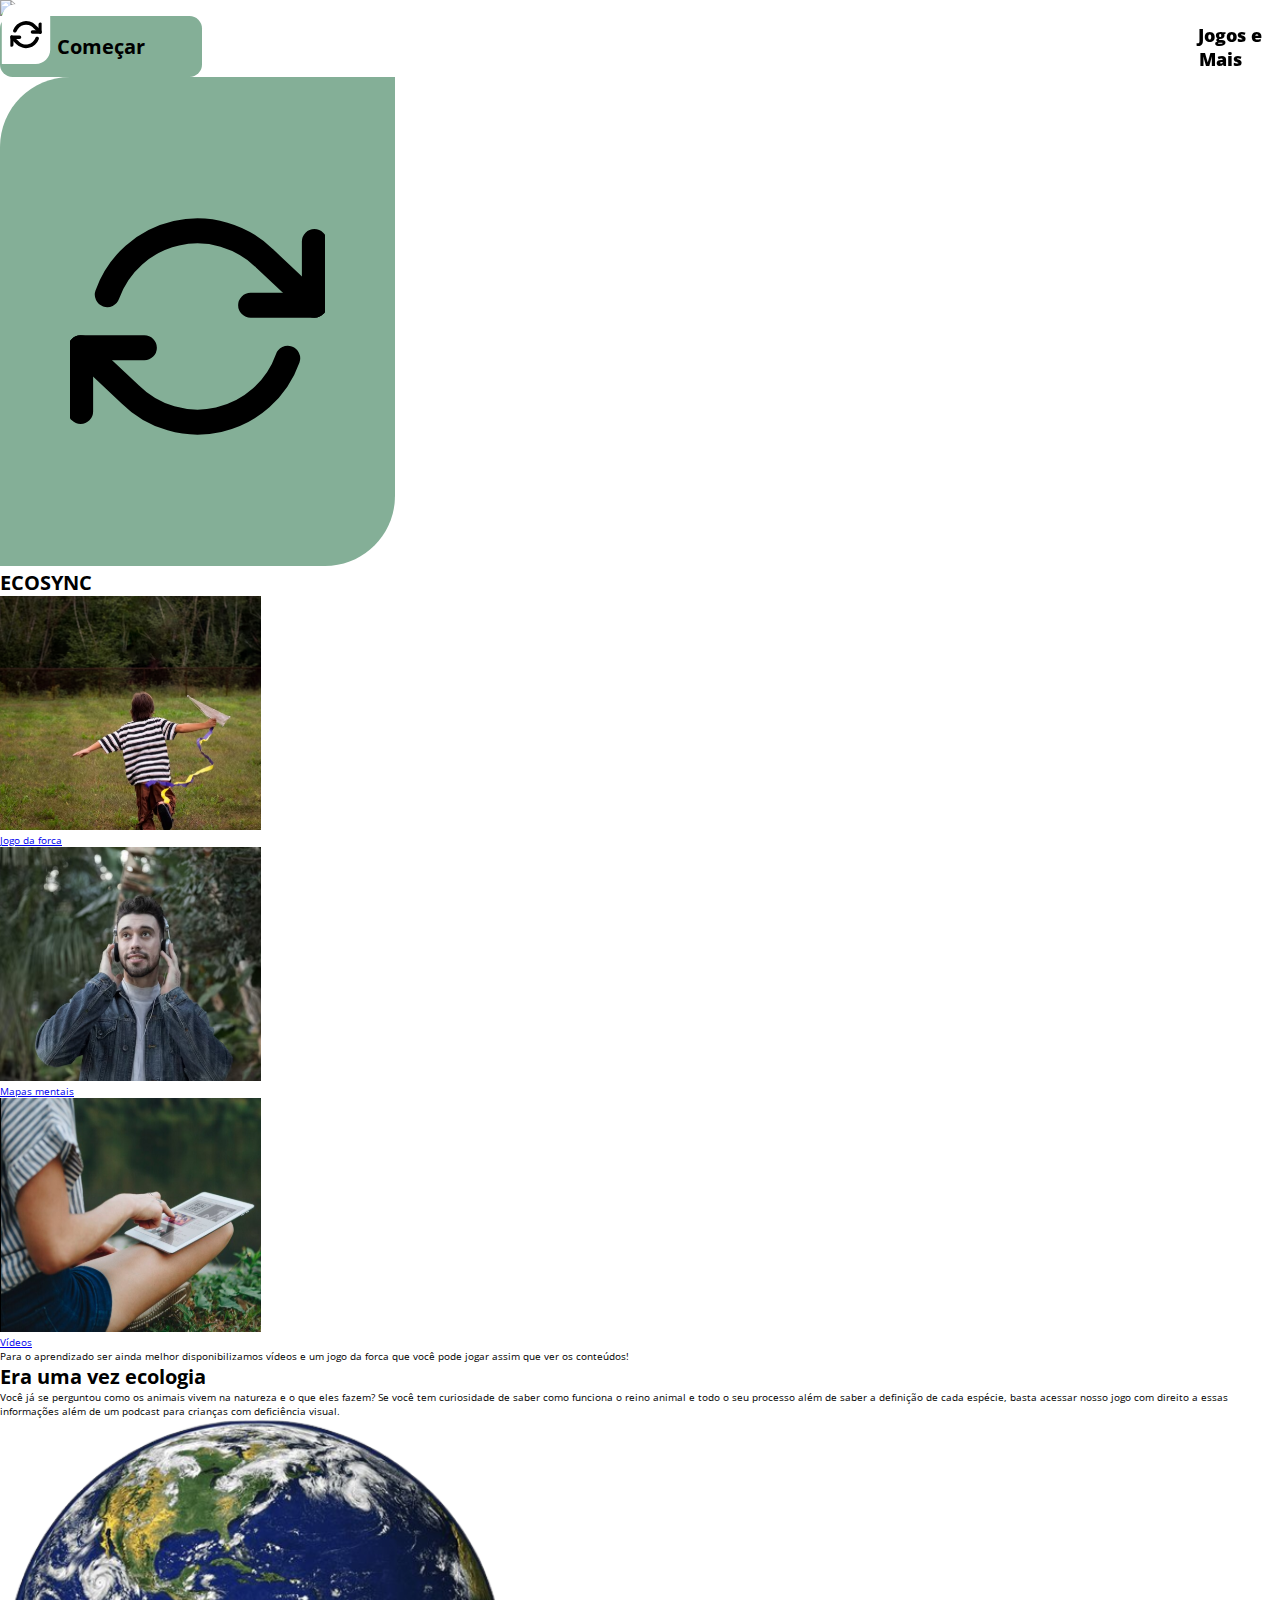
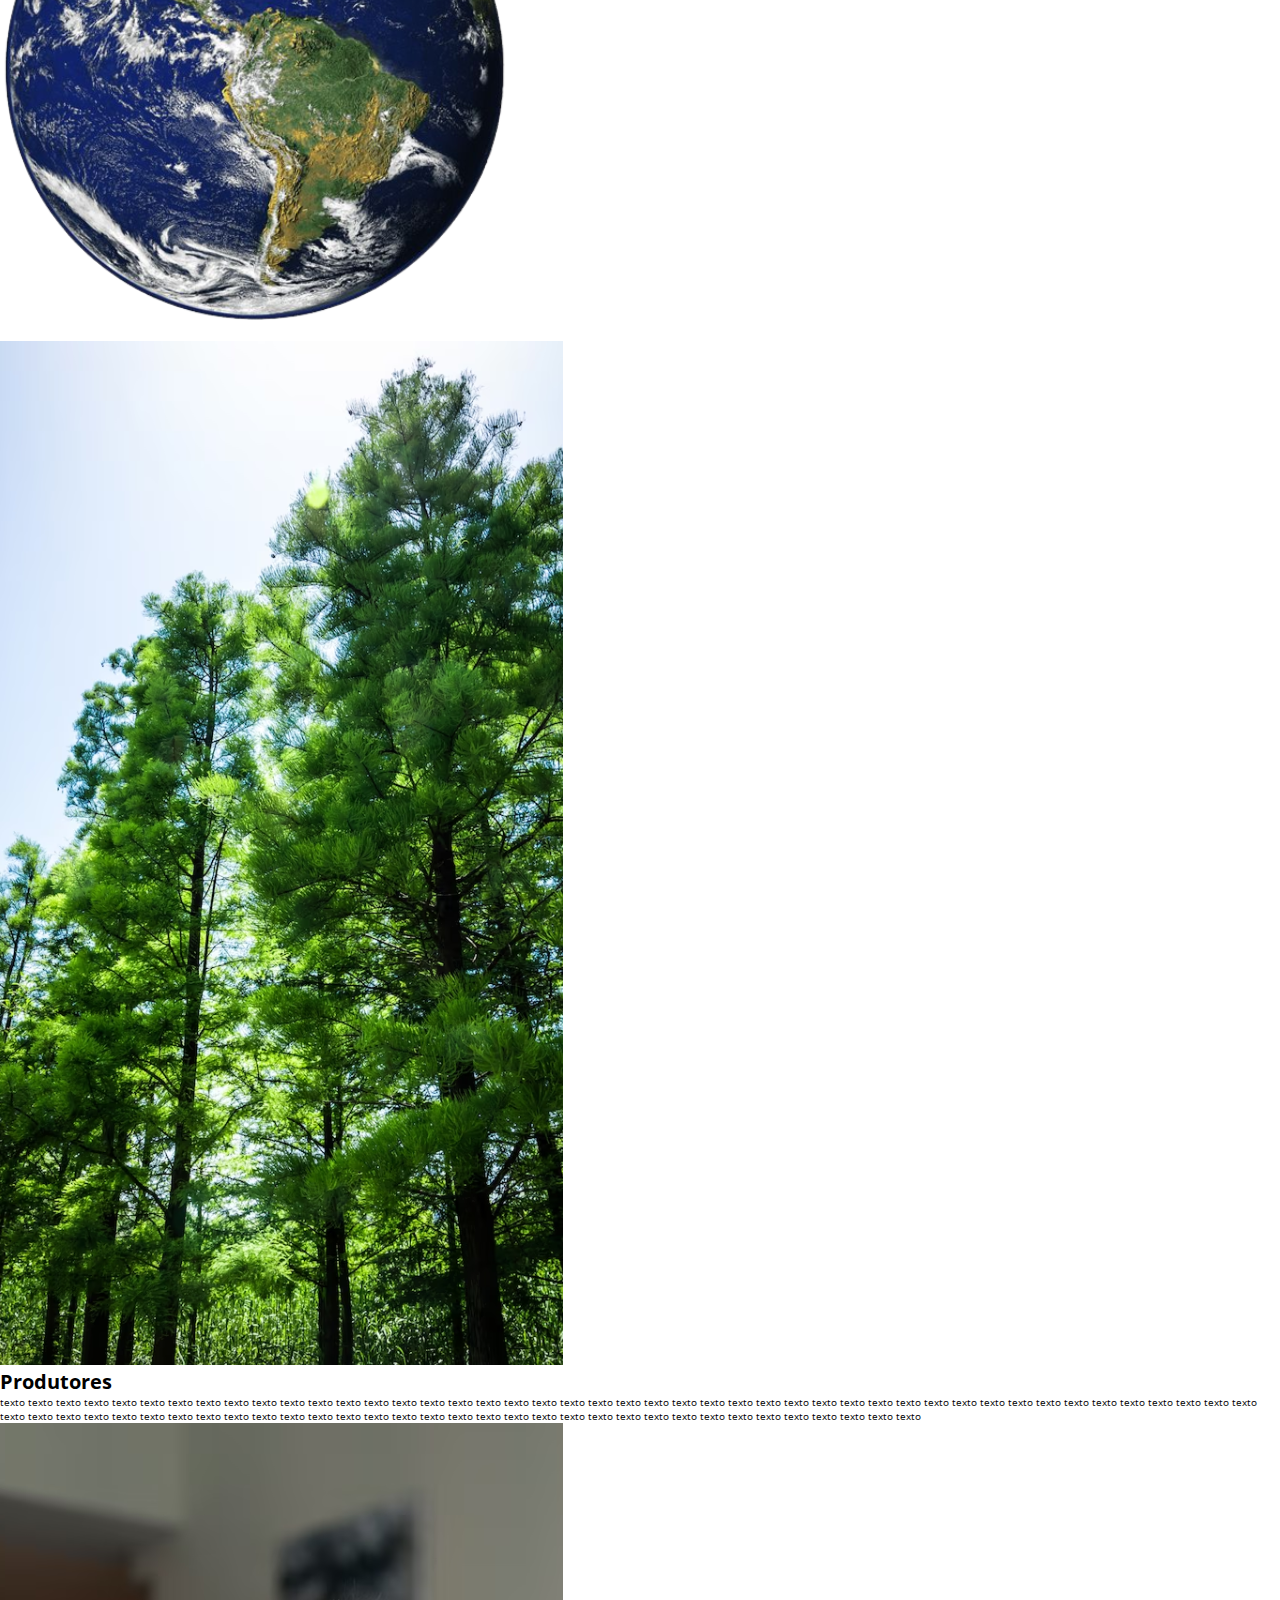
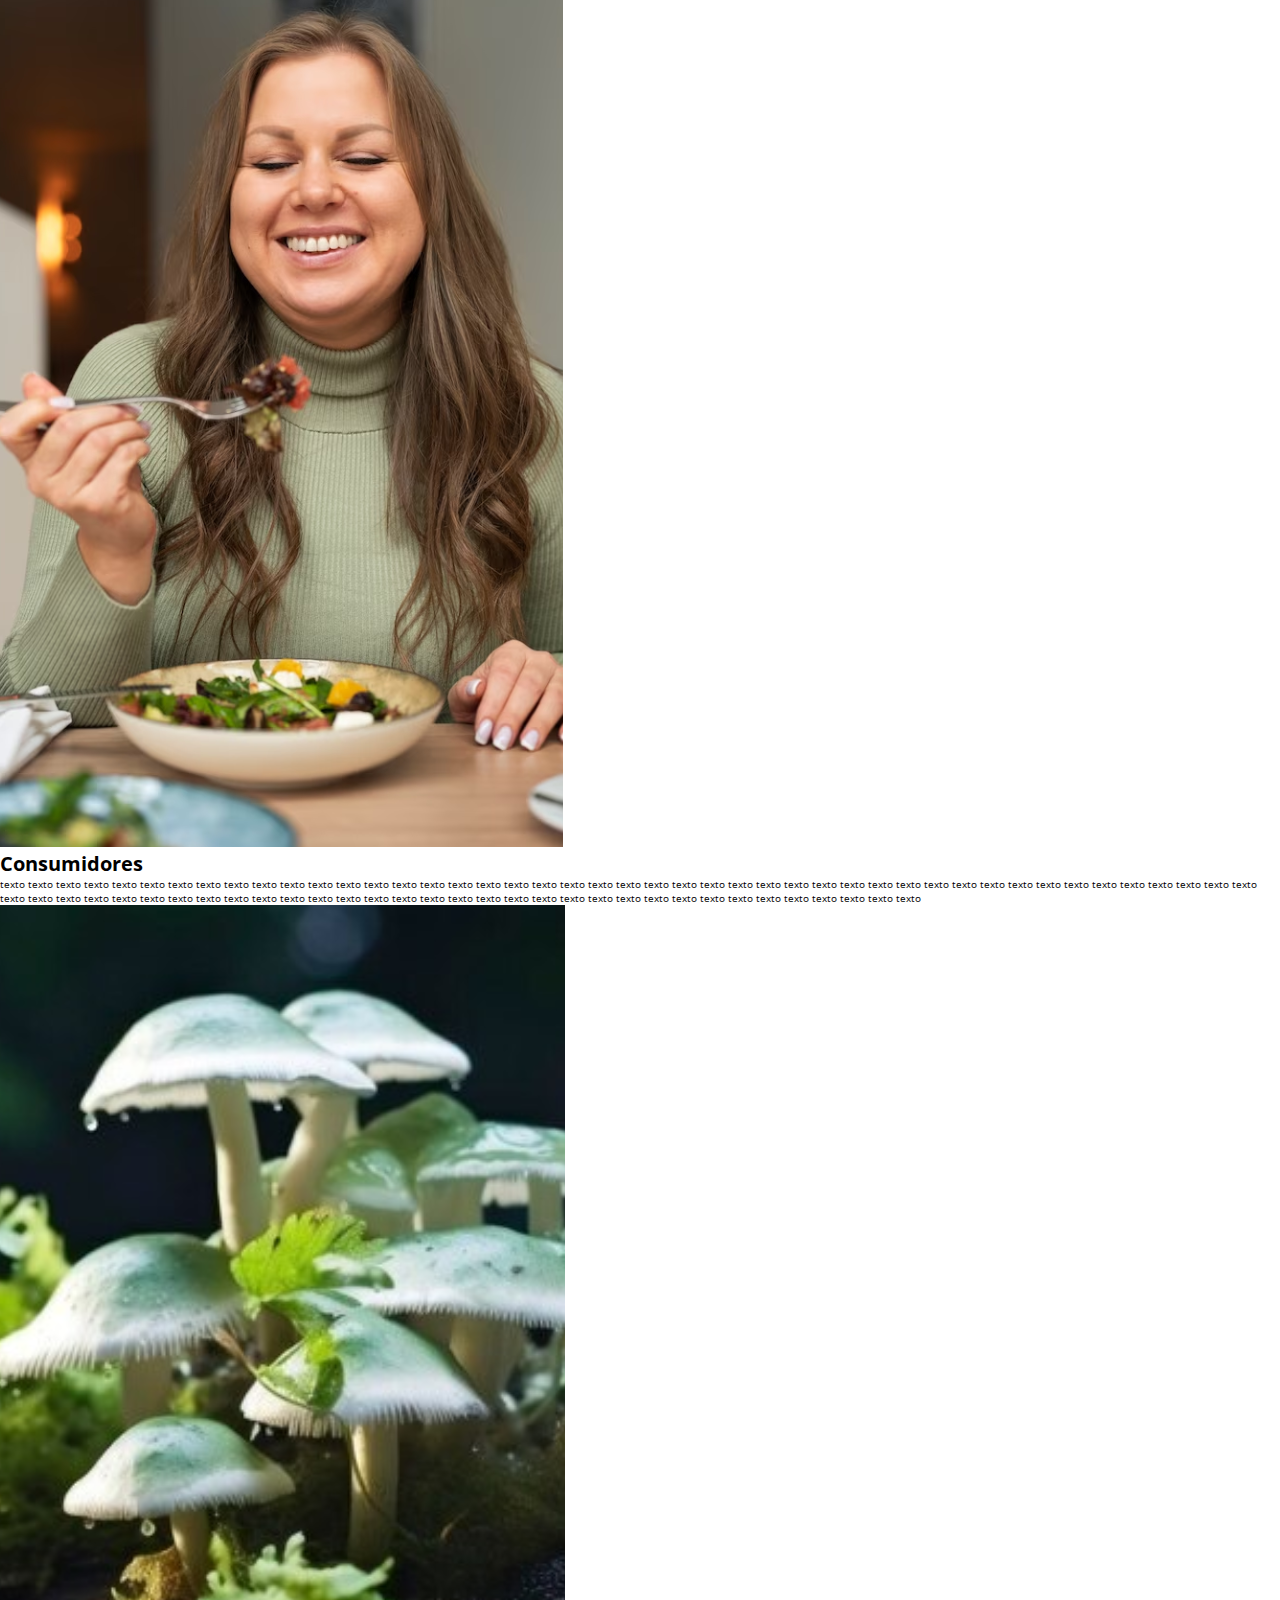
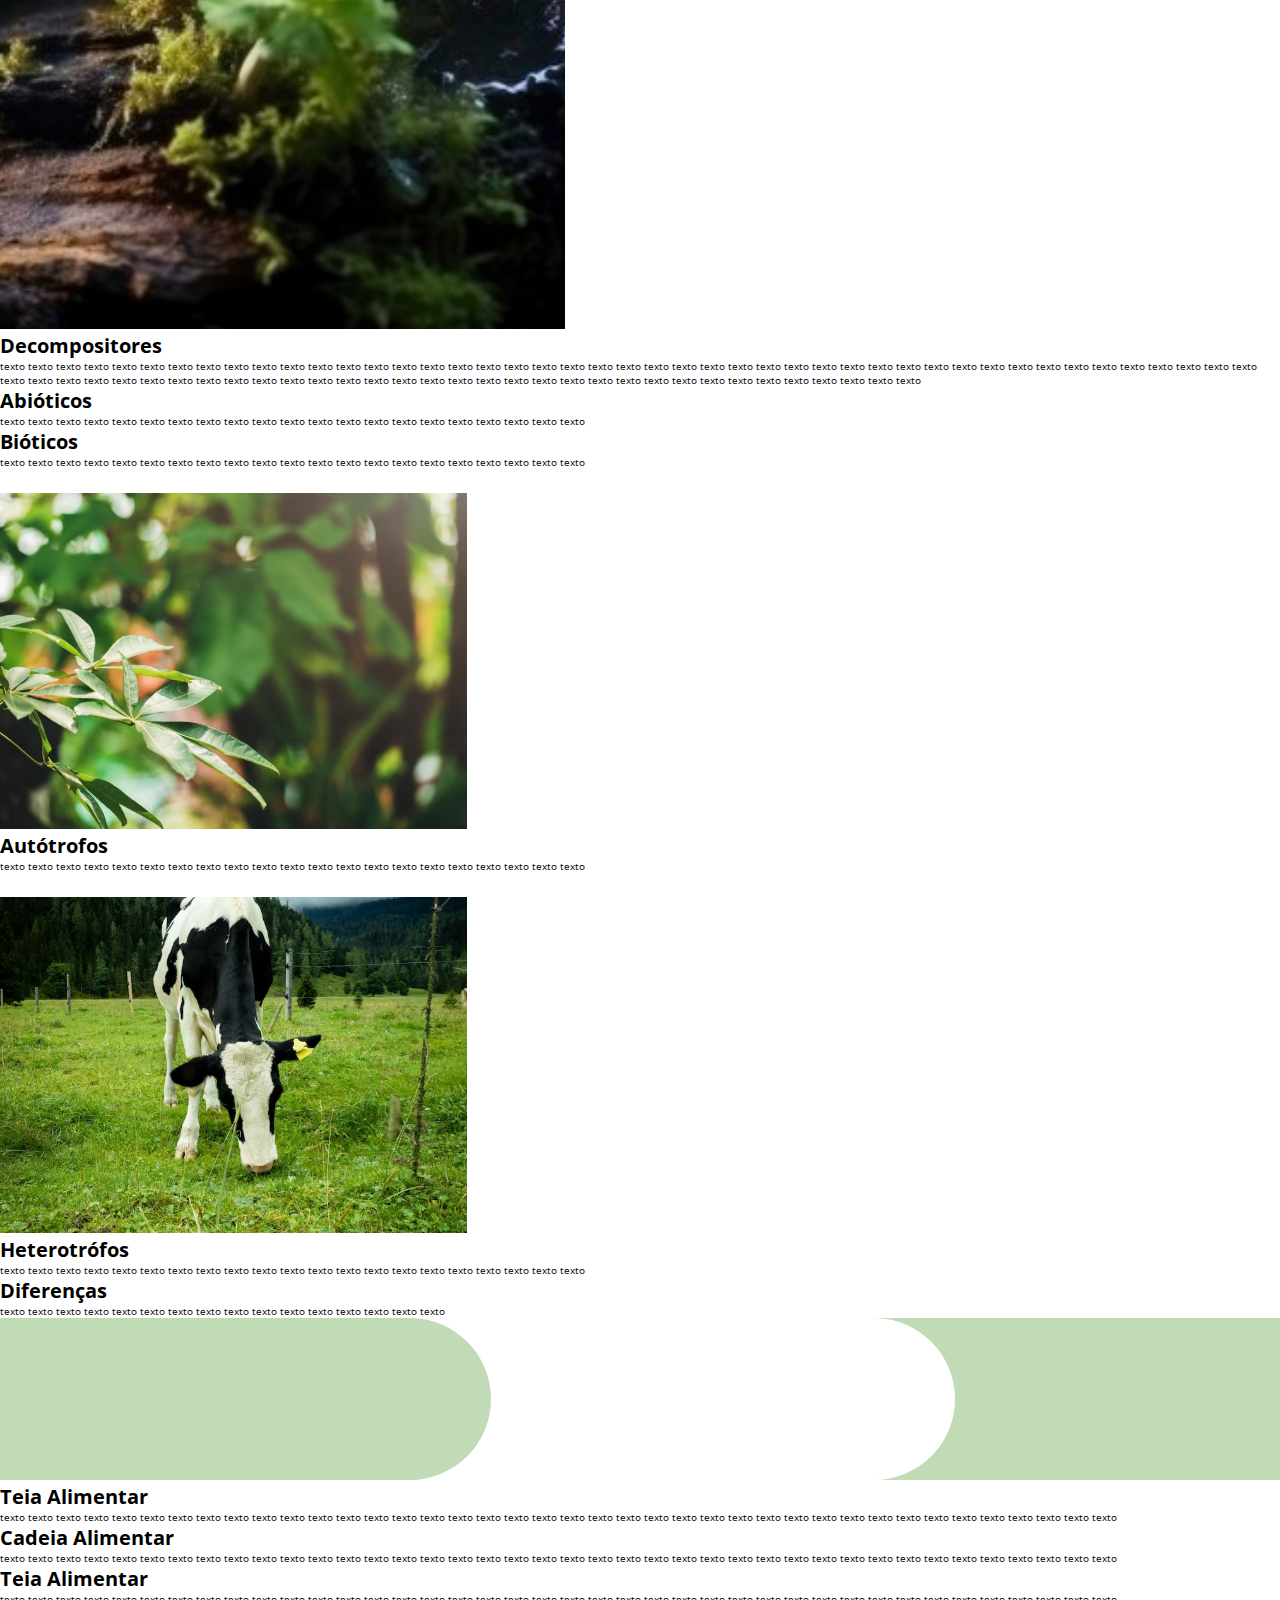
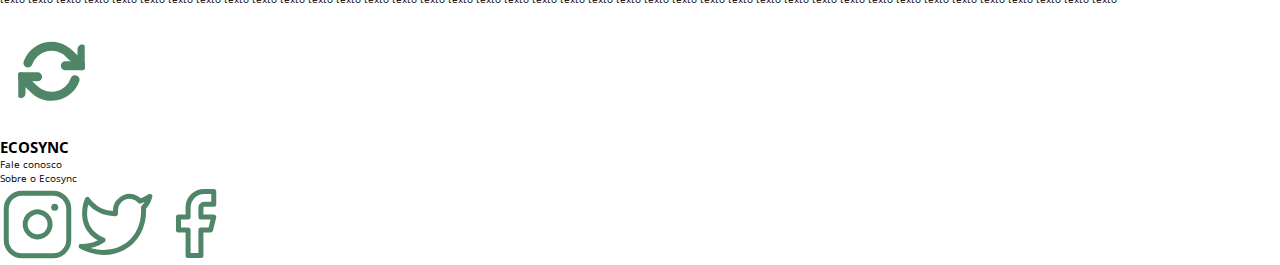
==== index.html @ 43a69a41 "commit 1" ====
<!DOCTYPE html>
<html lang="en">
<head>
    <meta charset="UTF-8">
    <meta name="viewport" content="width=device-width, initial-scale=1.0">
    <link rel="shortcut icon" href="./imgs.svg/logoicone.svg" type="image/x-icon">
    <link rel="stylesheet" href="style.css">
    <title>ECOSYNC</title>
</head>
<body>

    <header>
        <section class="logoheader">
            <a href="#home"><img class="headerlogo" src="./imgs.svg/ecosync_header.svg" alt="ecosync"></a>
          
        </section>
        <section class="botaoheader">
            <button class="botao">
                <p><a class="botao" href="#jogos_emais">Jogos e Mais </a></p>
            </button>
        </section>
          
      </header>

    <section id="home">
        <div id="imagemhome"> <img src="./imgs.svg/home.svg" alt="home"> </div>
        <button id="b_home">
            <a id="bo_home" href="#jogos_emais">Começar</a>
        </button>
        <div id="logograndeverde">
            <img src="./imgs.svg/ecosync.svg" alt="logo">
        </div>
        <h1 id="ecosync">ECOSYNC</h1>
    </section>

    <section id="jogos_emais">
        <div class="trio">
            <img src="./imgs.svg/jogo.svg" alt="Jogo da forca">
            <p class="coisas_t"><a href="./forca/forca.html">Jogo da forca</a></p>
        </div>
        <div class="trio">
            <img src="./imgs.svg/podcast.svg" alt="Mapas mentais">
            <p class="coisas_t"><a href="./mapas.html">Mapas mentais</a></p>
        </div>
        <div class="trio">
            <img src="./imgs.svg/videos.svg" alt="Video aulas">
            <p class="coisas_t"><a href="./videos.html">Vídeos</a> </p>
        </div>    
        <p id="explicacaotrio">Para o aprendizado ser ainda melhor disponibilizamos vídeos e um jogo da forca que você pode jogar assim que ver os conteúdos!</p>
    </section>

    <section id="inicio">
        <h1 id="uma_vez">Era uma vez ecologia</h1>
        <p  id="pag_p">Você já se perguntou como os animais vivem na natureza e o que eles fazem? Se você tem curiosidade de saber como funciona o reino animal e todo o seu processo além de saber a definição de cada espécie, basta acessar nosso jogo com direito a essas informações além de um podcast para crianças com deficiência visual.</p>
        <img src="./imgs.svg/mundo.svg" alt="mundo">
    </section>

    <section id="produtores">
        <img src="imgs.svg/produtores.svg" alt="produtores">
        <h1 class="produ_decom_t">Produtores</h1>
        <p class="produ_decom_p">
            texto texto texto texto texto texto texto texto texto texto texto texto texto texto texto texto texto texto texto texto texto texto texto texto texto texto texto texto texto texto texto texto texto texto texto texto texto texto texto texto texto texto texto texto texto texto texto texto texto texto texto texto texto texto texto texto texto texto texto texto texto texto texto texto texto texto texto texto texto texto texto texto texto texto texto texto texto texto
        </p>
    </section>

    <section id="consumidores">
        <img src="imgs.svg/consumidores.svg" alt="consumidores">
        <h1 id="consumidores_t">Consumidores</h1>
        <p id="consumidores_p">
            texto texto texto texto texto texto texto texto texto texto texto texto texto texto texto texto texto texto texto texto texto texto texto texto texto texto texto texto texto texto texto texto texto texto texto texto texto texto texto texto texto texto texto texto texto texto texto texto texto texto texto texto texto texto texto texto texto texto texto texto texto texto texto texto texto texto texto texto texto texto texto texto texto texto texto texto texto texto
        </p>
    </section>

    <section id="decompositores">
        <img src="imgs.svg/decompositores.svg" alt="decompositores">
        <h1 class="produ_decom_t">Decompositores</h1>
        <p class="produ_decom_p">
            texto texto texto texto texto texto texto texto texto texto texto texto texto texto texto texto texto texto texto texto texto texto texto texto texto texto texto texto texto texto texto texto texto texto texto texto texto texto texto texto texto texto texto texto texto texto texto texto texto texto texto texto texto texto texto texto texto texto texto texto texto texto texto texto texto texto texto texto texto texto texto texto texto texto texto texto texto texto
        </p>
    </section>

    <section id="sol_flor">
        <div class="a_bioticos">
            <h1 class="a_bioticos_t">Abióticos</h1>
            <p class="a_bioticos_p">texto texto texto texto texto texto texto texto texto texto texto texto texto texto texto texto texto texto texto texto texto</p>
        </div>
        <div class="a_bioticos">
            <h1 class="a_bioticos_t">Bióticos</h1>
            <p class="a_bioticos_p">texto texto texto texto texto texto texto texto texto texto texto texto texto texto texto texto texto texto texto texto texto</p>
        </div>
    </section>

    <section id="auto_h">
        <div id="auto_h_01">
            <img src="./imgs.svg/autotrofos.svg" alt="Autotrofos">
            <h1 class="auto_h_t">Autótrofos</h1>
            <p class="auto_h_p">texto texto texto texto texto texto texto texto texto texto texto texto texto texto texto texto texto texto texto texto texto</p>
            <img src="./imgs.svg/heterotrofos.svg" alt="Heterotrófos">
            <h1 class="auto_h_t">Heterotrófos</h1>
            <p class="auto_h_p">texto texto texto texto texto texto texto texto texto texto texto texto texto texto texto texto texto texto texto texto texto</p>
        </div>

        <div id="diferencas">
            <h1 id="diferencas_t">Diferenças</h1>
            <p id="diferencas_p">texto texto texto texto texto texto texto texto texto texto texto texto texto texto texto texto </p>
        </div>
    </section>

    <section id="teia_cadeia">
        <img src="./imgs.svg/teia_cadeia.svg" alt="teia_cadeia">
        <div class="tct">
            <h1>Teia Alimentar</h1>
            <p>texto texto texto texto texto texto texto texto texto texto texto texto texto texto texto texto 
                texto texto texto texto texto texto texto texto texto texto texto texto texto texto texto texto texto texto texto texto texto texto texto texto </p>
        </div>
        <div class="tct">
            <h1>Cadeia Alimentar</h1>
            <p>texto texto texto texto texto texto texto texto texto texto texto texto texto texto texto texto 
                texto texto texto texto texto texto texto texto texto texto texto texto texto texto texto texto texto texto texto texto texto texto texto texto </p>
        </div>

        <div class="tct">
            <h1>Teia Alimentar</h1>
            <p>texto texto texto texto texto texto texto texto texto texto texto texto texto texto texto texto 
                texto texto texto texto texto texto texto texto texto texto texto texto texto texto texto texto texto texto texto texto texto texto texto texto </p>
        </div>
        <img src="./imgs.svg/imgfinal.svg" alt="imgfinal">
        <h2 class="ecofinal">ECOSYNC</h2>
        <p class="tfinal">Fale conosco</p>
        <p class="tfinal">Sobre o Ecosync</p>
        <img src="./imgs.svg/insta.svg" alt="">
        <img src="./imgs.svg/twitter.svg" alt="">
        <img src="./imgs.svg/facebook.svg" alt="">
    </section>

</body>
</html>
---- style.css ----
@import './css/global.css';
@import './css/colors.css';
@import './css/main.css';
@import './css/header.css';
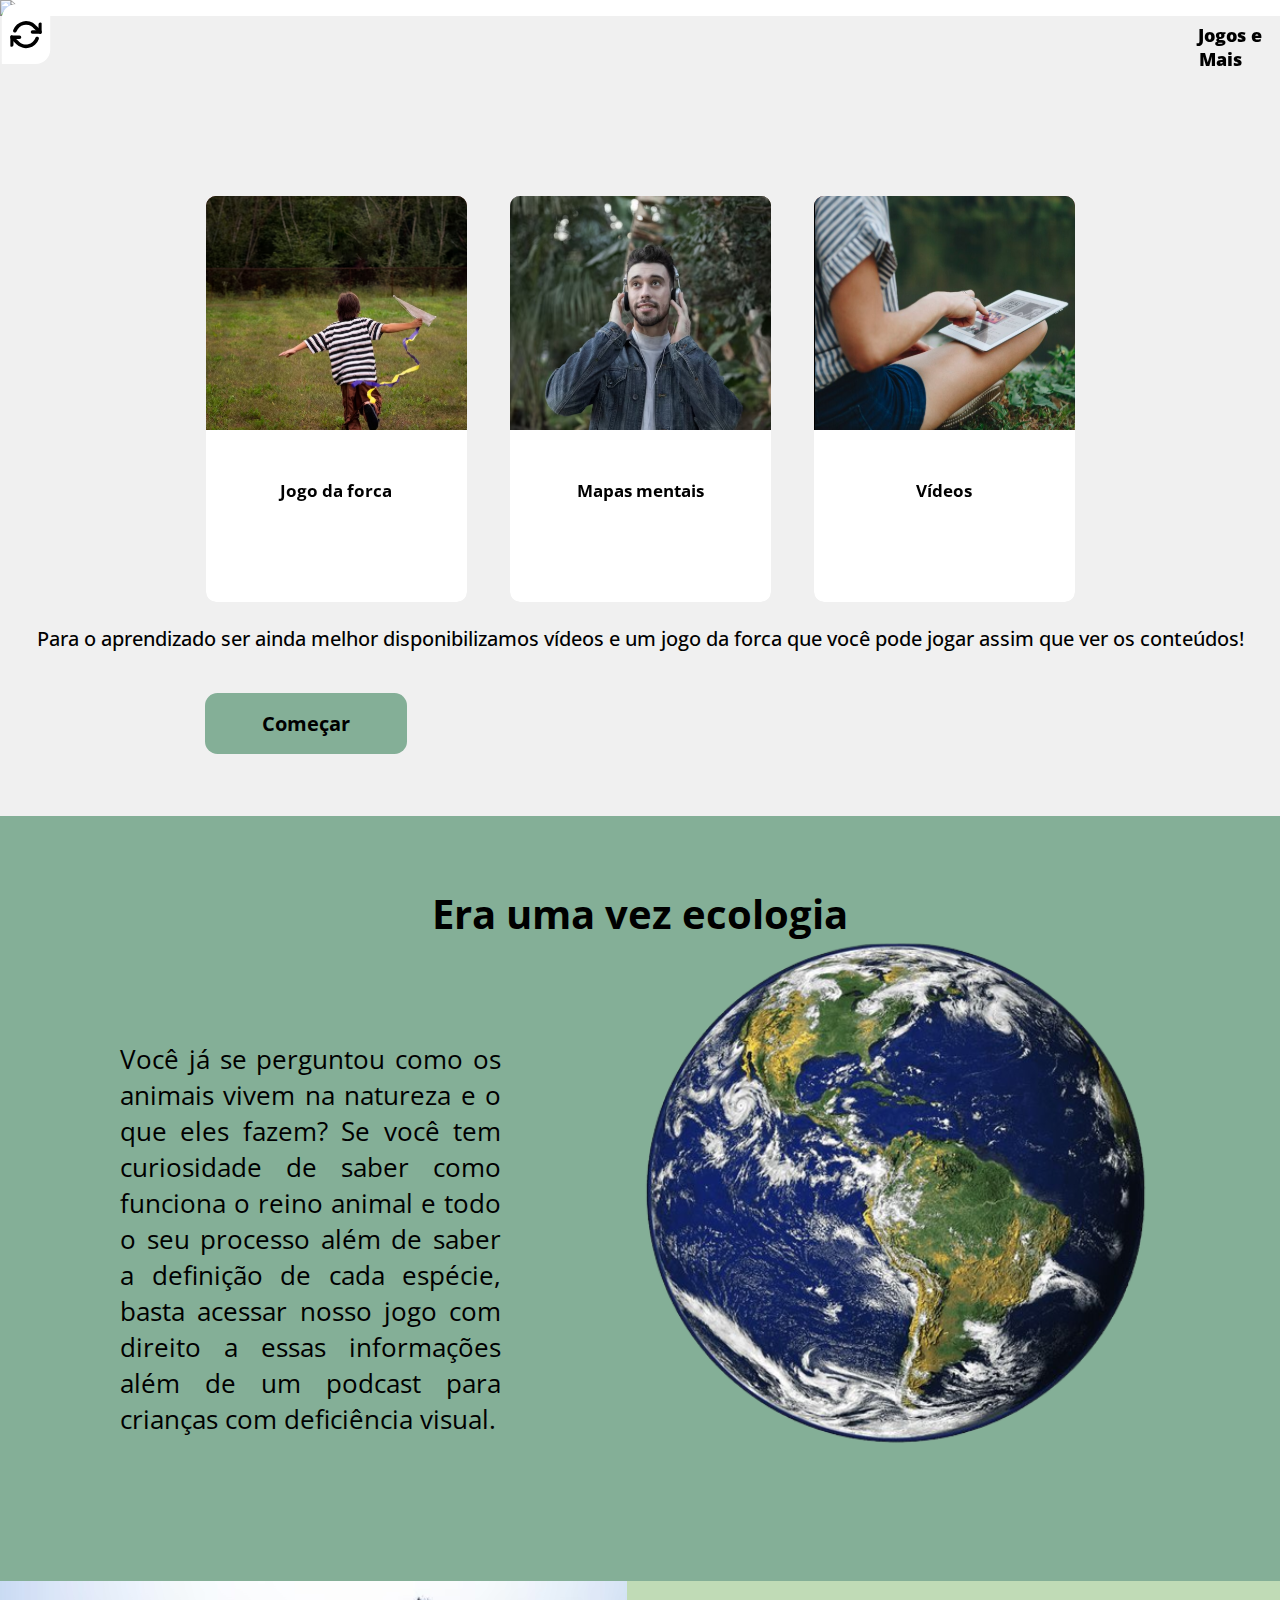
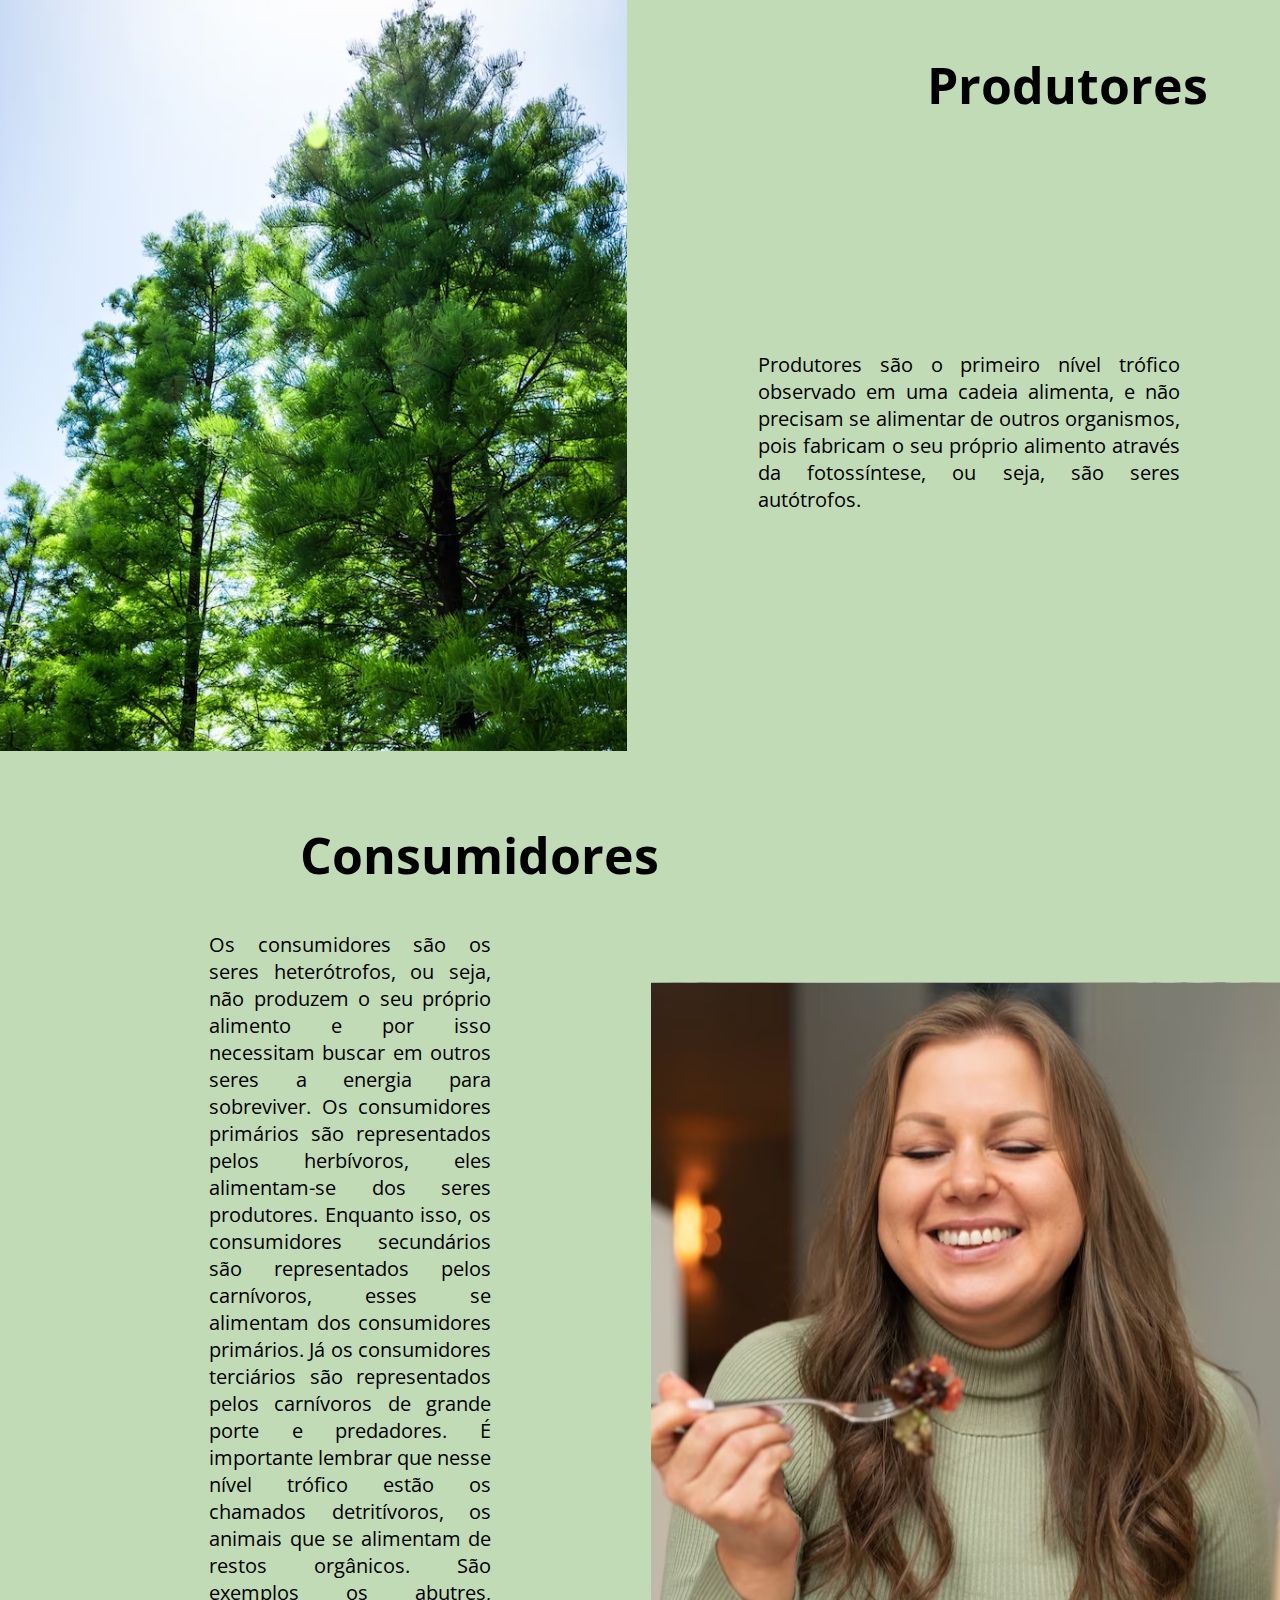
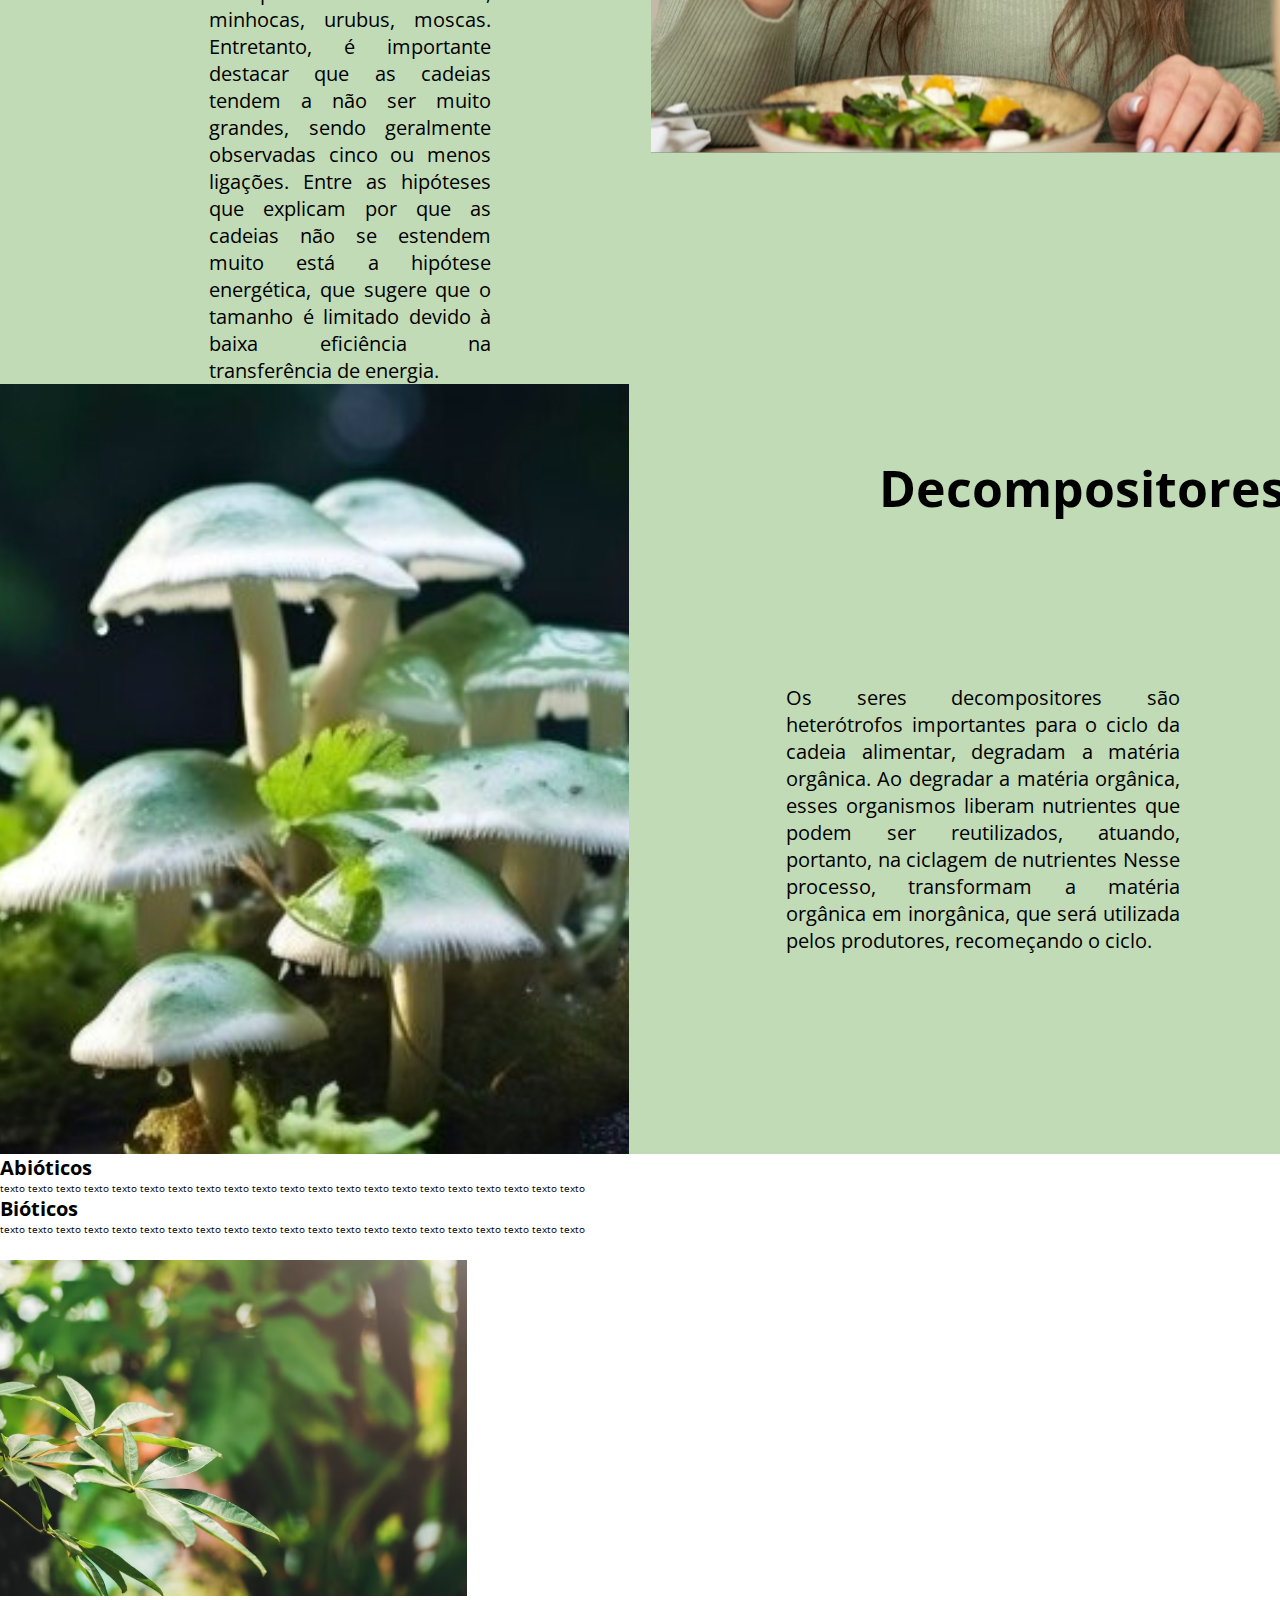
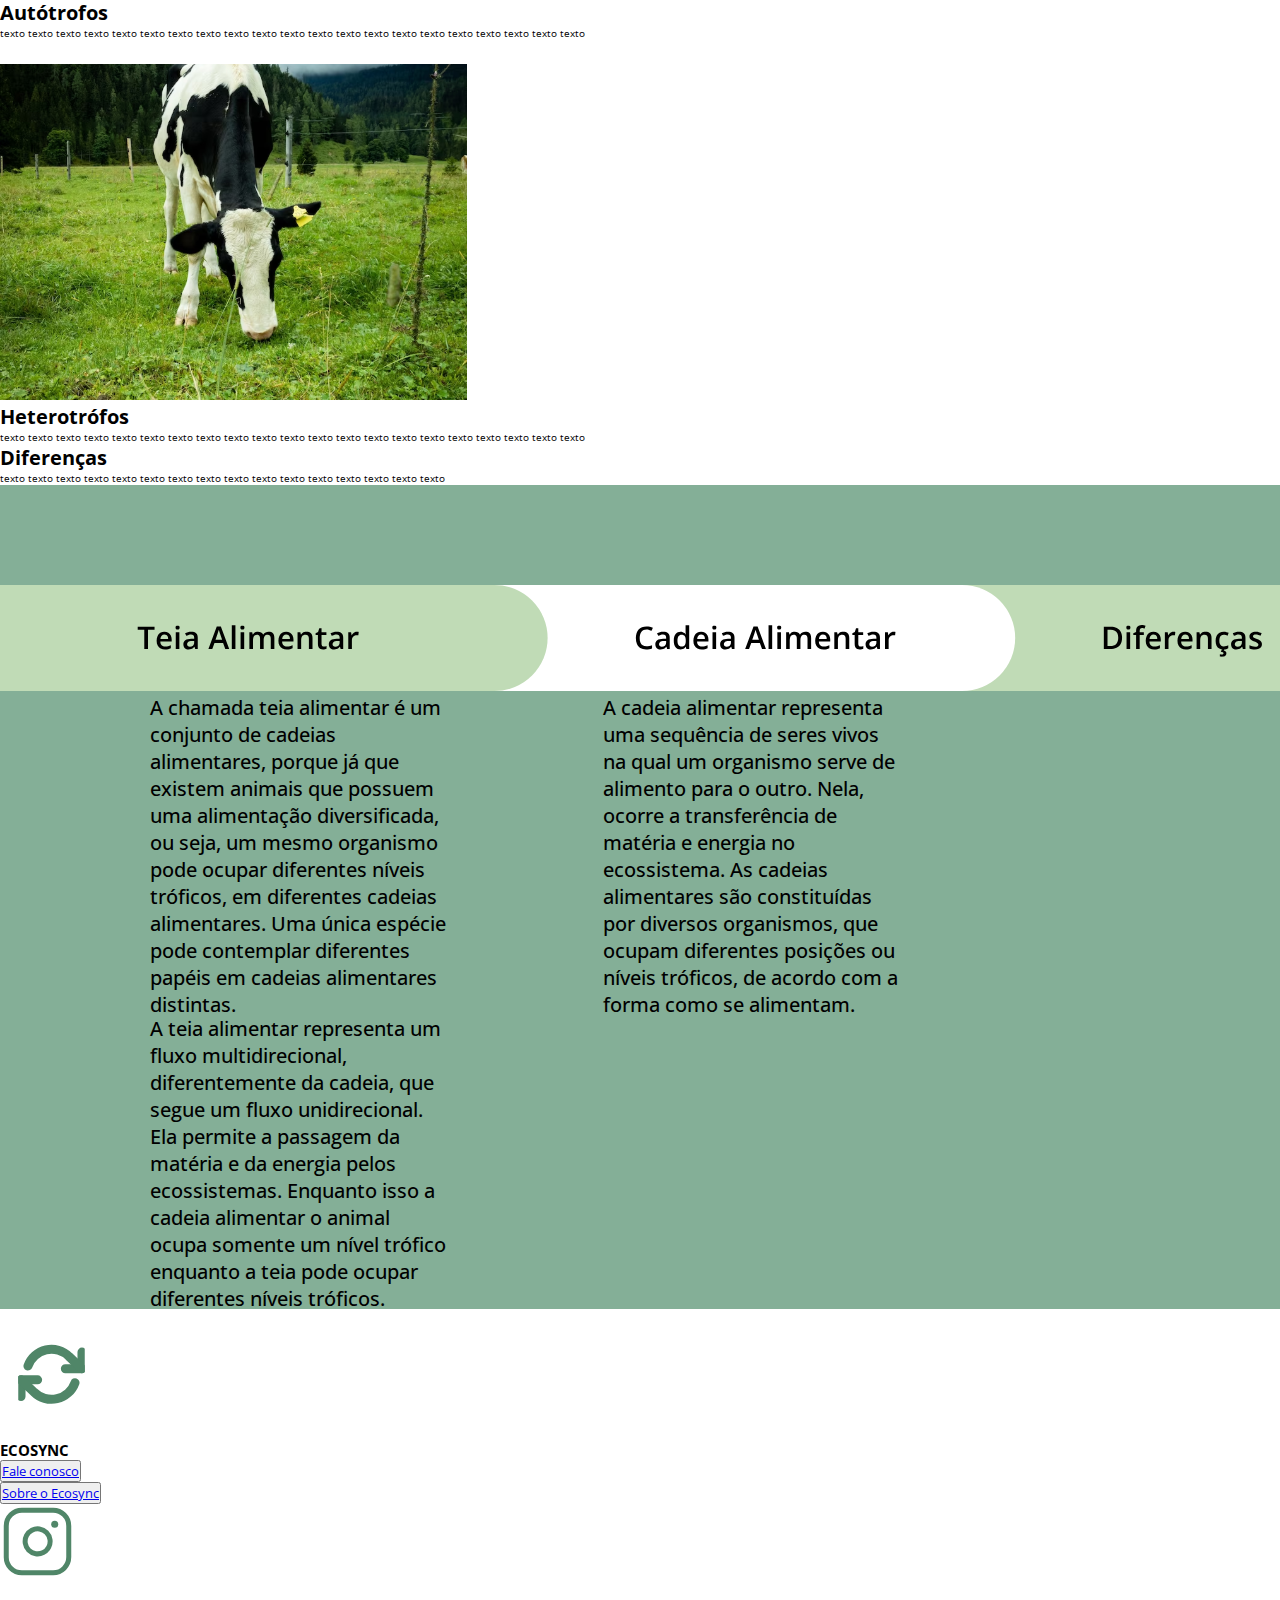
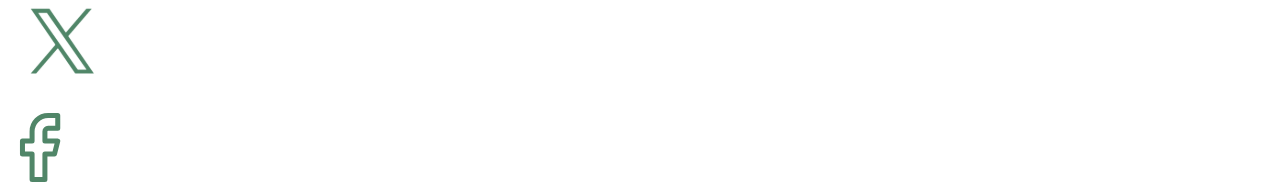
==== commit 555e8e45: "commit 2" ====
--- a/index.html
+++ b/index.html
@@ -23,59 +23,59 @@
       </header>
 
     <section id="home">
-        <div id="imagemhome"> <img src="./imgs.svg/home.svg" alt="home"> </div>
+        <div class="imagemhome"> <img class="imagemhome" src="./imgs.svg/home.svg" alt="home"> </div>
         <button id="b_home">
             <a id="bo_home" href="#jogos_emais">Começar</a>
-        </button>
-        <div id="logograndeverde">
-            <img src="./imgs.svg/ecosync.svg" alt="logo">
-        </div>
-        <h1 id="ecosync">ECOSYNC</h1>
+        </button>  
     </section>
 
     <section id="jogos_emais">
         <div class="trio">
             <img src="./imgs.svg/jogo.svg" alt="Jogo da forca">
-            <p class="coisas_t"><a href="./forca/forca.html">Jogo da forca</a></p>
+            <p class="coisas_t"><a class="coisas_tt" href="./forca/forca.html">Jogo da forca</a></p>
         </div>
         <div class="trio">
             <img src="./imgs.svg/podcast.svg" alt="Mapas mentais">
-            <p class="coisas_t"><a href="./mapas.html">Mapas mentais</a></p>
+            <p class="coisas_t"><a class="coisas_tt" href="mapas.html">Mapas mentais</a></p>
         </div>
         <div class="trio">
             <img src="./imgs.svg/videos.svg" alt="Video aulas">
-            <p class="coisas_t"><a href="./videos.html">Vídeos</a> </p>
+            <p class="coisas_t"><a class="coisas_tt" href="videos.html">Vídeos</a></p>
         </div>    
         <p id="explicacaotrio">Para o aprendizado ser ainda melhor disponibilizamos vídeos e um jogo da forca que você pode jogar assim que ver os conteúdos!</p>
     </section>
 
     <section id="inicio">
         <h1 id="uma_vez">Era uma vez ecologia</h1>
-        <p  id="pag_p">Você já se perguntou como os animais vivem na natureza e o que eles fazem? Se você tem curiosidade de saber como funciona o reino animal e todo o seu processo além de saber a definição de cada espécie, basta acessar nosso jogo com direito a essas informações além de um podcast para crianças com deficiência visual.</p>
-        <img src="./imgs.svg/mundo.svg" alt="mundo">
+        <div id="inicioo">
+            <p id="pag_p">Você já se perguntou como os animais vivem na natureza e o que eles fazem? Se você tem curiosidade de saber como funciona o reino animal e todo o seu processo além de saber a definição de cada espécie, basta acessar nosso jogo com direito a essas informações além de um podcast para crianças com deficiência visual.</p>
+            <img id="mundoimg" src="./imgs.svg/mundo.svg" alt="mundo">
+        </div>
     </section>
 
     <section id="produtores">
         <img src="imgs.svg/produtores.svg" alt="produtores">
-        <h1 class="produ_decom_t">Produtores</h1>
-        <p class="produ_decom_p">
-            texto texto texto texto texto texto texto texto texto texto texto texto texto texto texto texto texto texto texto texto texto texto texto texto texto texto texto texto texto texto texto texto texto texto texto texto texto texto texto texto texto texto texto texto texto texto texto texto texto texto texto texto texto texto texto texto texto texto texto texto texto texto texto texto texto texto texto texto texto texto texto texto texto texto texto texto texto texto
+        <h1>Produtores</h1>
+        <p>
+            Produtores são o primeiro nível trófico observado em uma cadeia alimenta, e não precisam se alimentar de outros organismos, pois fabricam o seu próprio alimento através da fotossíntese, ou seja, são seres autótrofos.
         </p>
     </section>
 
     <section id="consumidores">
+        <h1>Consumidores</h1>
+        <p>
+            Os consumidores são os seres heterótrofos, ou seja, não produzem o seu próprio alimento e por isso necessitam buscar em outros seres a energia para sobreviver. Os consumidores primários são  representados pelos herbívoros, eles alimentam-se dos seres produtores. Enquanto isso, os consumidores secundários são representados pelos carnívoros, esses se alimentam dos consumidores primários. Já os consumidores terciários são representados pelos carnívoros de grande porte e predadores. É
+            importante lembrar que nesse nível trófico estão os chamados detritívoros, os animais que se alimentam de restos orgânicos. São exemplos os abutres, minhocas, urubus, moscas. Entretanto, é importante destacar que as cadeias tendem a não ser muito grandes, sendo geralmente observadas cinco ou menos ligações. Entre as hipóteses que explicam por que as cadeias não se estendem muito está a hipótese energética, que sugere que o tamanho é limitado devido à baixa eficiência na transferência de energia.
+
+        </p>
         <img src="imgs.svg/consumidores.svg" alt="consumidores">
-        <h1 id="consumidores_t">Consumidores</h1>
-        <p id="consumidores_p">
-            texto texto texto texto texto texto texto texto texto texto texto texto texto texto texto texto texto texto texto texto texto texto texto texto texto texto texto texto texto texto texto texto texto texto texto texto texto texto texto texto texto texto texto texto texto texto texto texto texto texto texto texto texto texto texto texto texto texto texto texto texto texto texto texto texto texto texto texto texto texto texto texto texto texto texto texto texto texto
-        </p>
     </section>
 
     <section id="decompositores">
         <img src="imgs.svg/decompositores.svg" alt="decompositores">
-        <h1 class="produ_decom_t">Decompositores</h1>
-        <p class="produ_decom_p">
-            texto texto texto texto texto texto texto texto texto texto texto texto texto texto texto texto texto texto texto texto texto texto texto texto texto texto texto texto texto texto texto texto texto texto texto texto texto texto texto texto texto texto texto texto texto texto texto texto texto texto texto texto texto texto texto texto texto texto texto texto texto texto texto texto texto texto texto texto texto texto texto texto texto texto texto texto texto texto
+        <h1>Decompositores</h1>
+        <p>
+            Os seres decompositores são heterótrofos importantes para o ciclo da cadeia alimentar, degradam a matéria orgânica. Ao degradar a matéria orgânica, esses organismos liberam nutrientes que podem ser reutilizados, atuando, portanto, na ciclagem de nutrientes Nesse processo, transformam a matéria orgânica em inorgânica, que será utilizada pelos produtores, recomeçando o ciclo.
         </p>
     </section>
 
@@ -109,28 +109,44 @@
     <section id="teia_cadeia">
         <img src="./imgs.svg/teia_cadeia.svg" alt="teia_cadeia">
         <div class="tct">
-            <h1>Teia Alimentar</h1>
-            <p>texto texto texto texto texto texto texto texto texto texto texto texto texto texto texto texto 
-                texto texto texto texto texto texto texto texto texto texto texto texto texto texto texto texto texto texto texto texto texto texto texto texto </p>
+            <p>A chamada teia alimentar é um conjunto de cadeias alimentares, porque já que existem animais que possuem uma alimentação diversificada, ou seja, um mesmo organismo pode ocupar diferentes níveis tróficos, em diferentes cadeias alimentares. Uma única espécie pode contemplar diferentes papéis em cadeias alimentares distintas.
         </div>
         <div class="tct">
-            <h1>Cadeia Alimentar</h1>
-            <p>texto texto texto texto texto texto texto texto texto texto texto texto texto texto texto texto 
-                texto texto texto texto texto texto texto texto texto texto texto texto texto texto texto texto texto texto texto texto texto texto texto texto </p>
+            <p>A cadeia alimentar representa uma sequência de seres vivos na qual um organismo serve de alimento para o outro. Nela, ocorre a transferência de matéria e energia no ecossistema. As cadeias alimentares são constituídas por diversos organismos, que ocupam diferentes posições ou níveis tróficos, de acordo com a forma como se alimentam.</p>
         </div>
 
         <div class="tct">
-            <h1>Teia Alimentar</h1>
-            <p>texto texto texto texto texto texto texto texto texto texto texto texto texto texto texto texto 
-                texto texto texto texto texto texto texto texto texto texto texto texto texto texto texto texto texto texto texto texto texto texto texto texto </p>
+            <p>A teia alimentar representa um fluxo multidirecional, diferentemente da cadeia, que segue um fluxo unidirecional. Ela permite a passagem da matéria e da energia pelos ecossistemas.
+                Enquanto isso a cadeia alimentar o animal ocupa somente um nível trófico enquanto a teia pode ocupar diferentes níveis tróficos.
+                </p>
         </div>
+    </section>
         <img src="./imgs.svg/imgfinal.svg" alt="imgfinal">
         <h2 class="ecofinal">ECOSYNC</h2>
-        <p class="tfinal">Fale conosco</p>
-        <p class="tfinal">Sobre o Ecosync</p>
-        <img src="./imgs.svg/insta.svg" alt="">
-        <img src="./imgs.svg/twitter.svg" alt="">
-        <img src="./imgs.svg/facebook.svg" alt="">
+        
+        <div class="botaofaleconosco">
+            <button class="botaofaleconosco">
+                <p><a class="botaofaleconosco" href="./faleconosco.html">Fale conosco</a></p>
+            </button>
+        </div>
+
+        <div class="sobreoecosync">
+            <button class="sobreoecosync">
+                <p><a class="sobreoecosync" href="./sobre.html">Sobre o Ecosync</a></p>
+            </button>
+        </div>
+
+        <div class="instalink">
+            <a href="https://instagram.com/ecosync.uss?igshid=OGQ5ZDc2ODk2ZA=="><img class="instalink" src="./imgs.svg/insta.svg" alt=""></a>
+        </div>
+
+        <div class="ttlink">
+            <a href="https://twitter.com/EcosyncEdutec?t=B5MDjyDG1q8joWMRFHQ2ew&s=09"><img class="ttlink" src="./imgs.svg/twitter.svg" alt=""></a>
+        </div>
+
+        <div class="facelink">
+            <a href="https://www.facebook.com/profile.php?id=61551611870823&mibextid=ZbWKwL"><img class="facelink" src="./imgs.svg/facebook.svg" alt=""></a>
+        </div>
     </section>
 
 </body>
--- a/style.css
+++ b/style.css
@@ -1,4 +1,5 @@
 @import './css/global.css';
 @import './css/colors.css';
 @import './css/main.css';
-@import './css/header.css';+@import './css/header.css';
+@import './css/responsivity.css';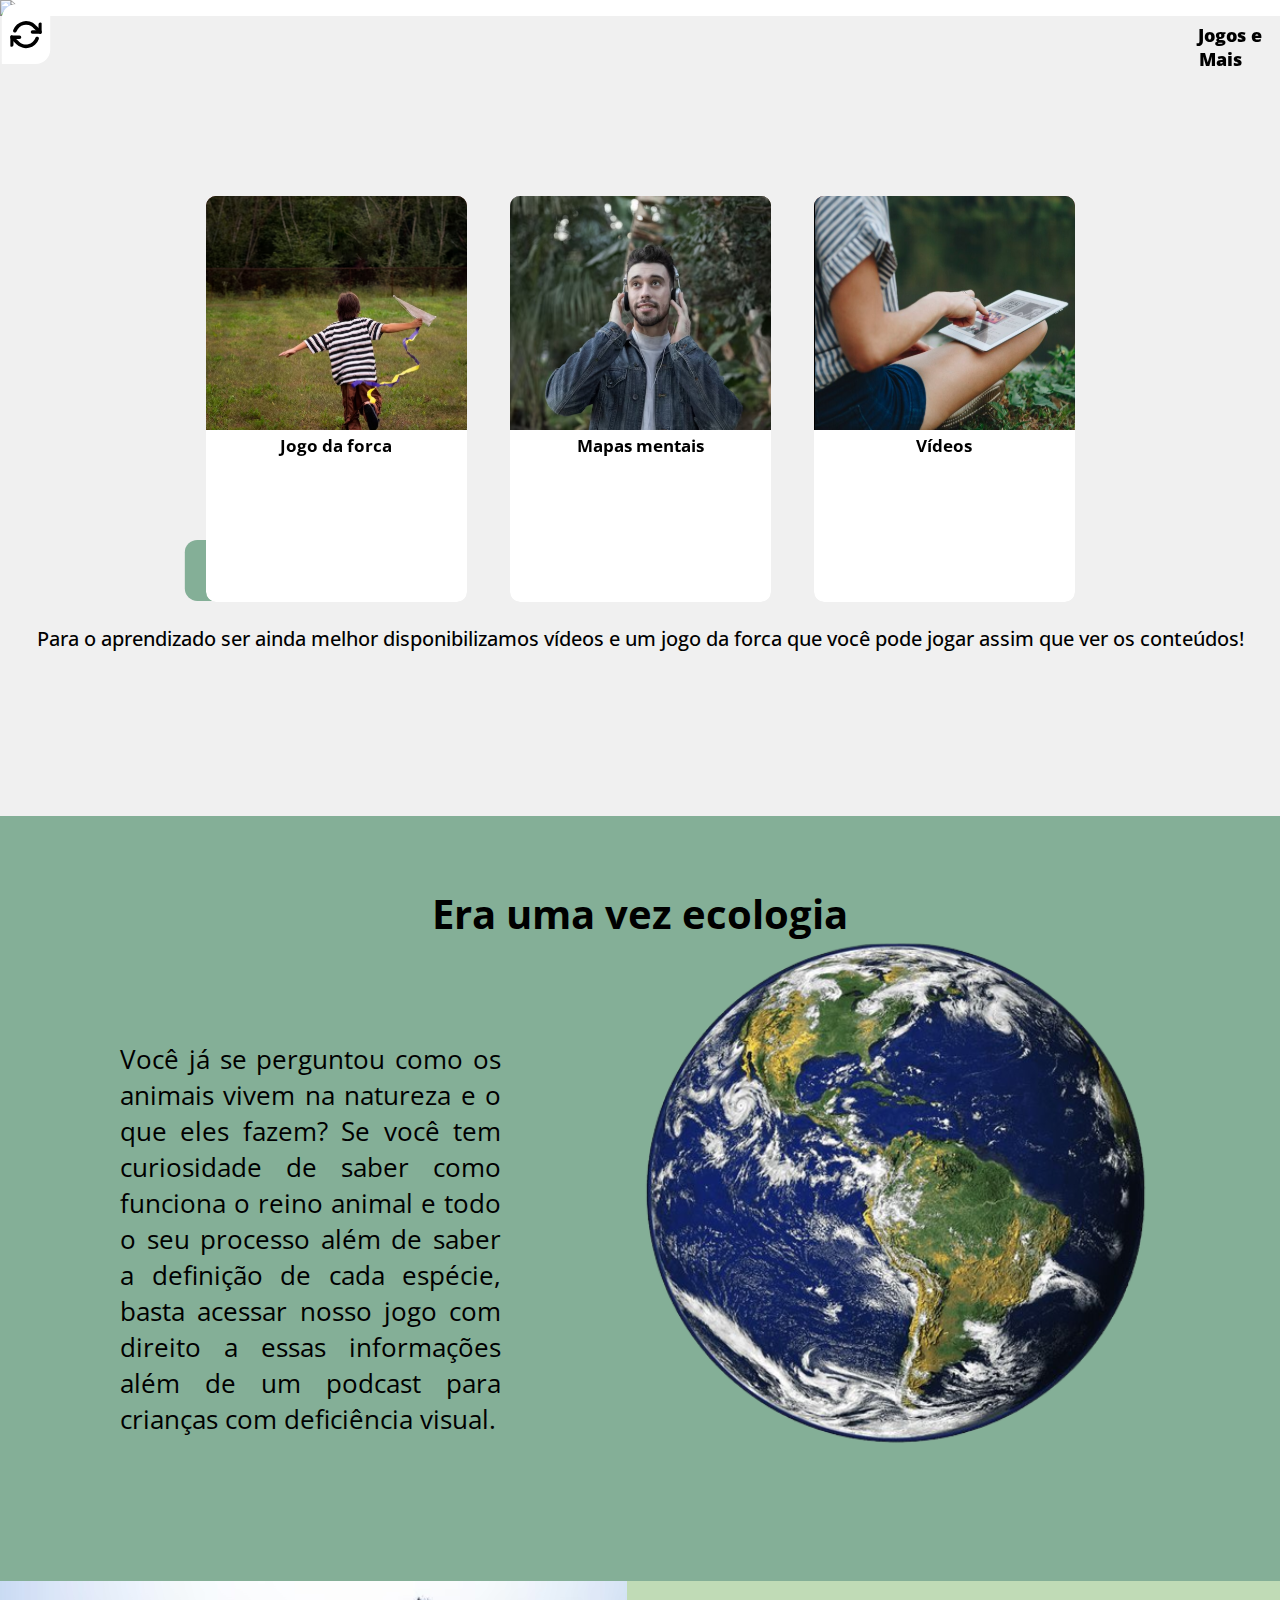
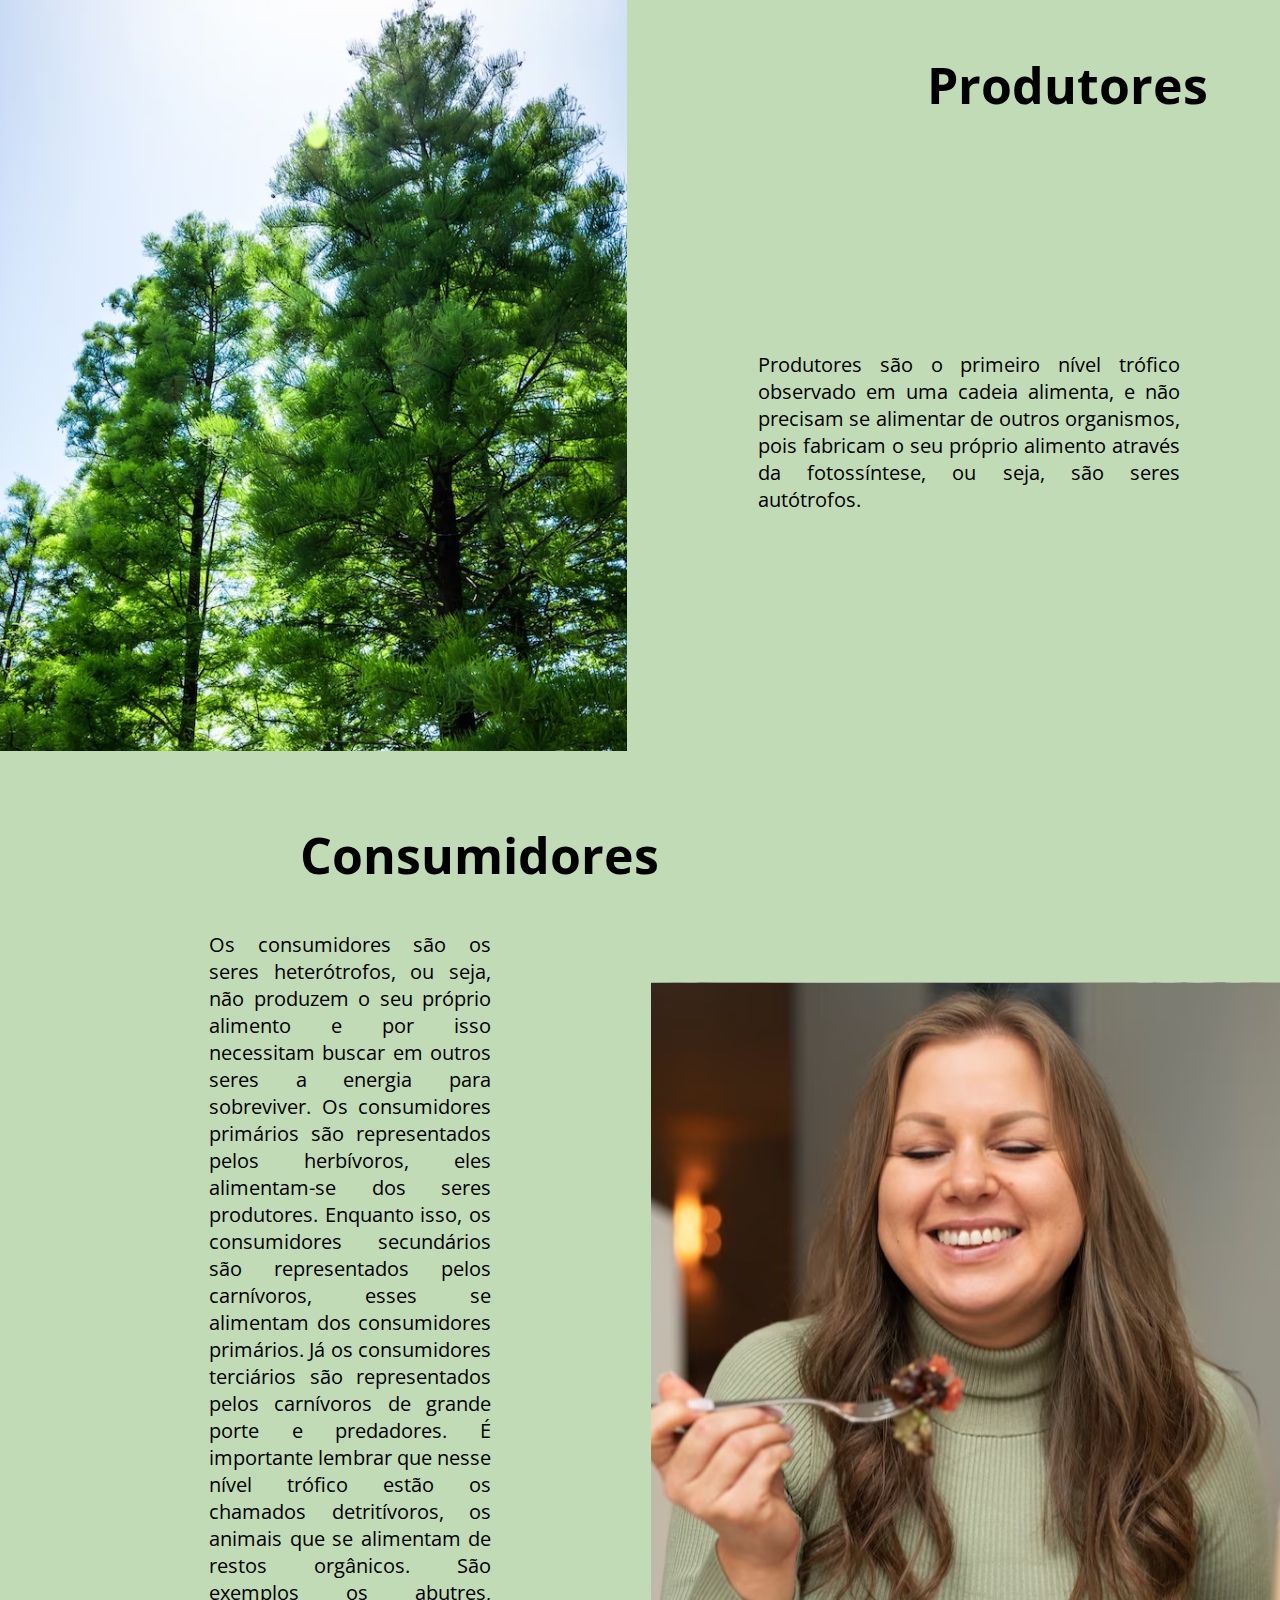
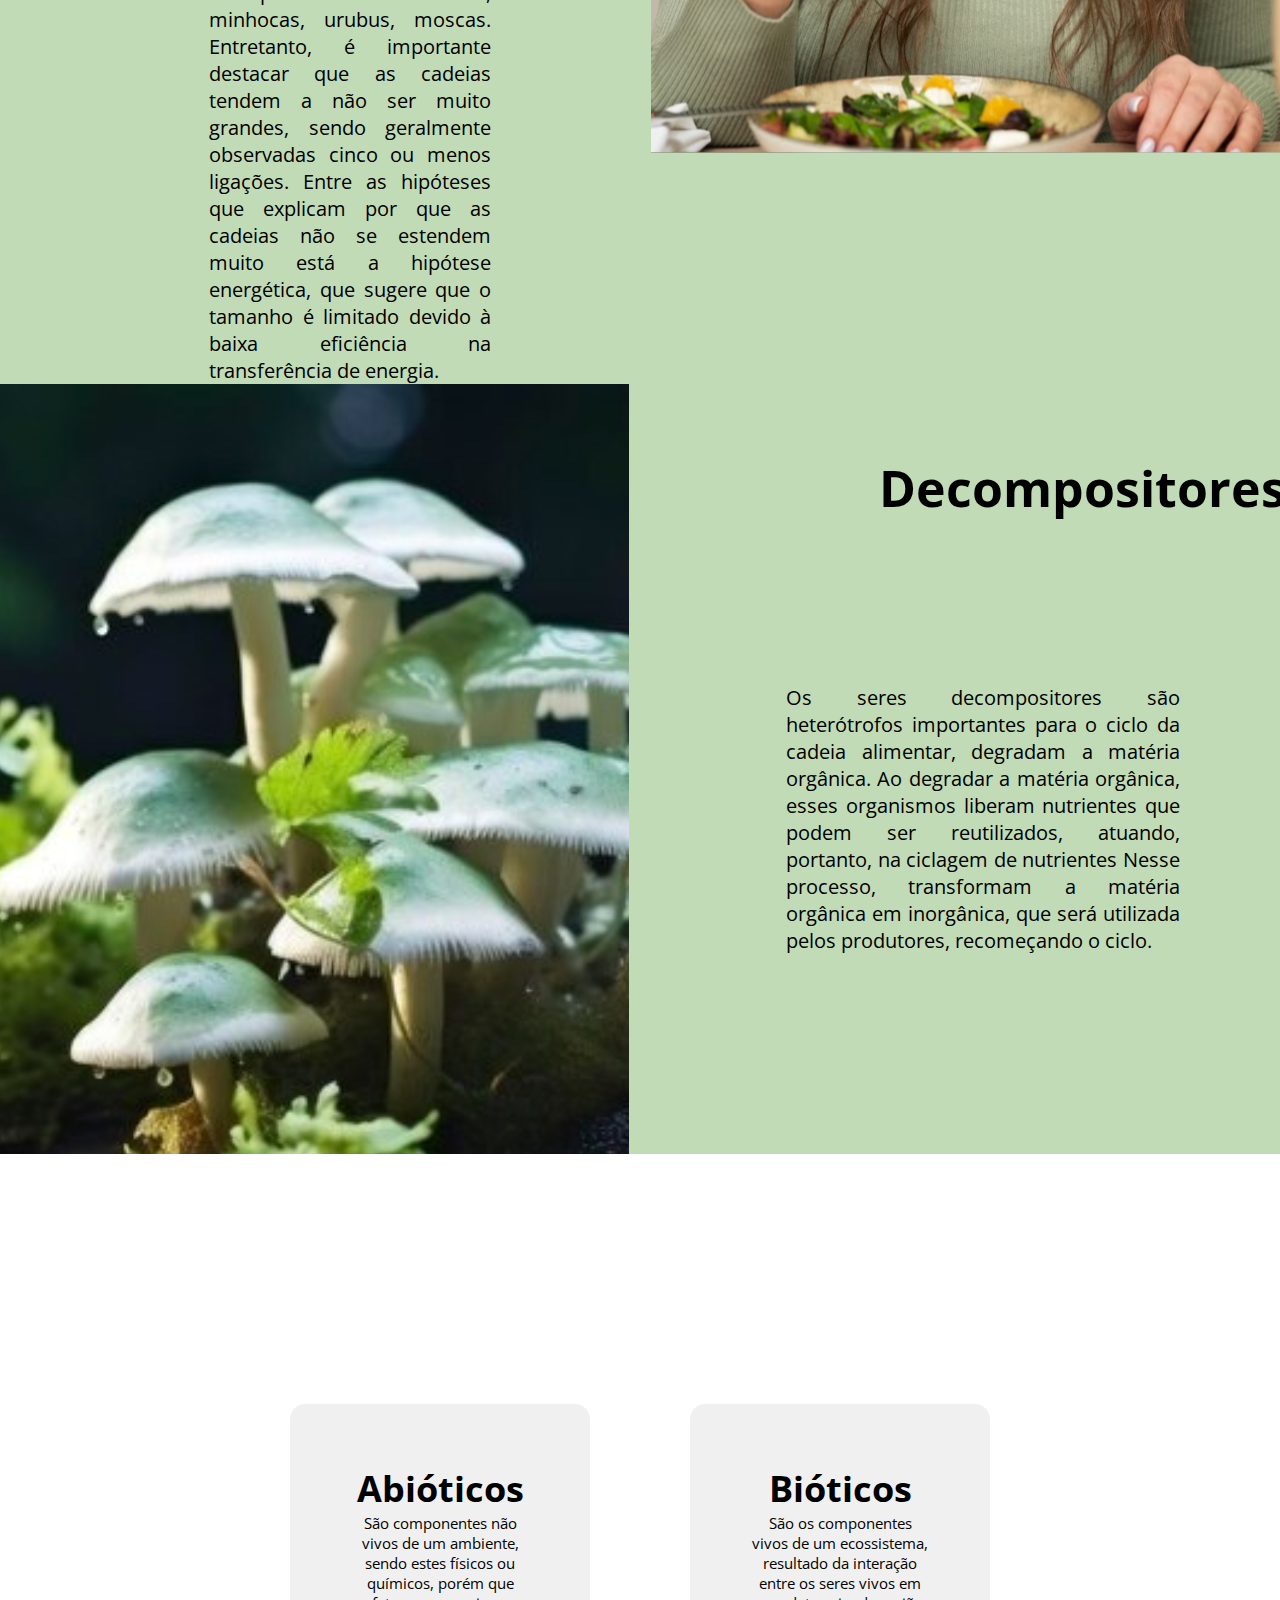
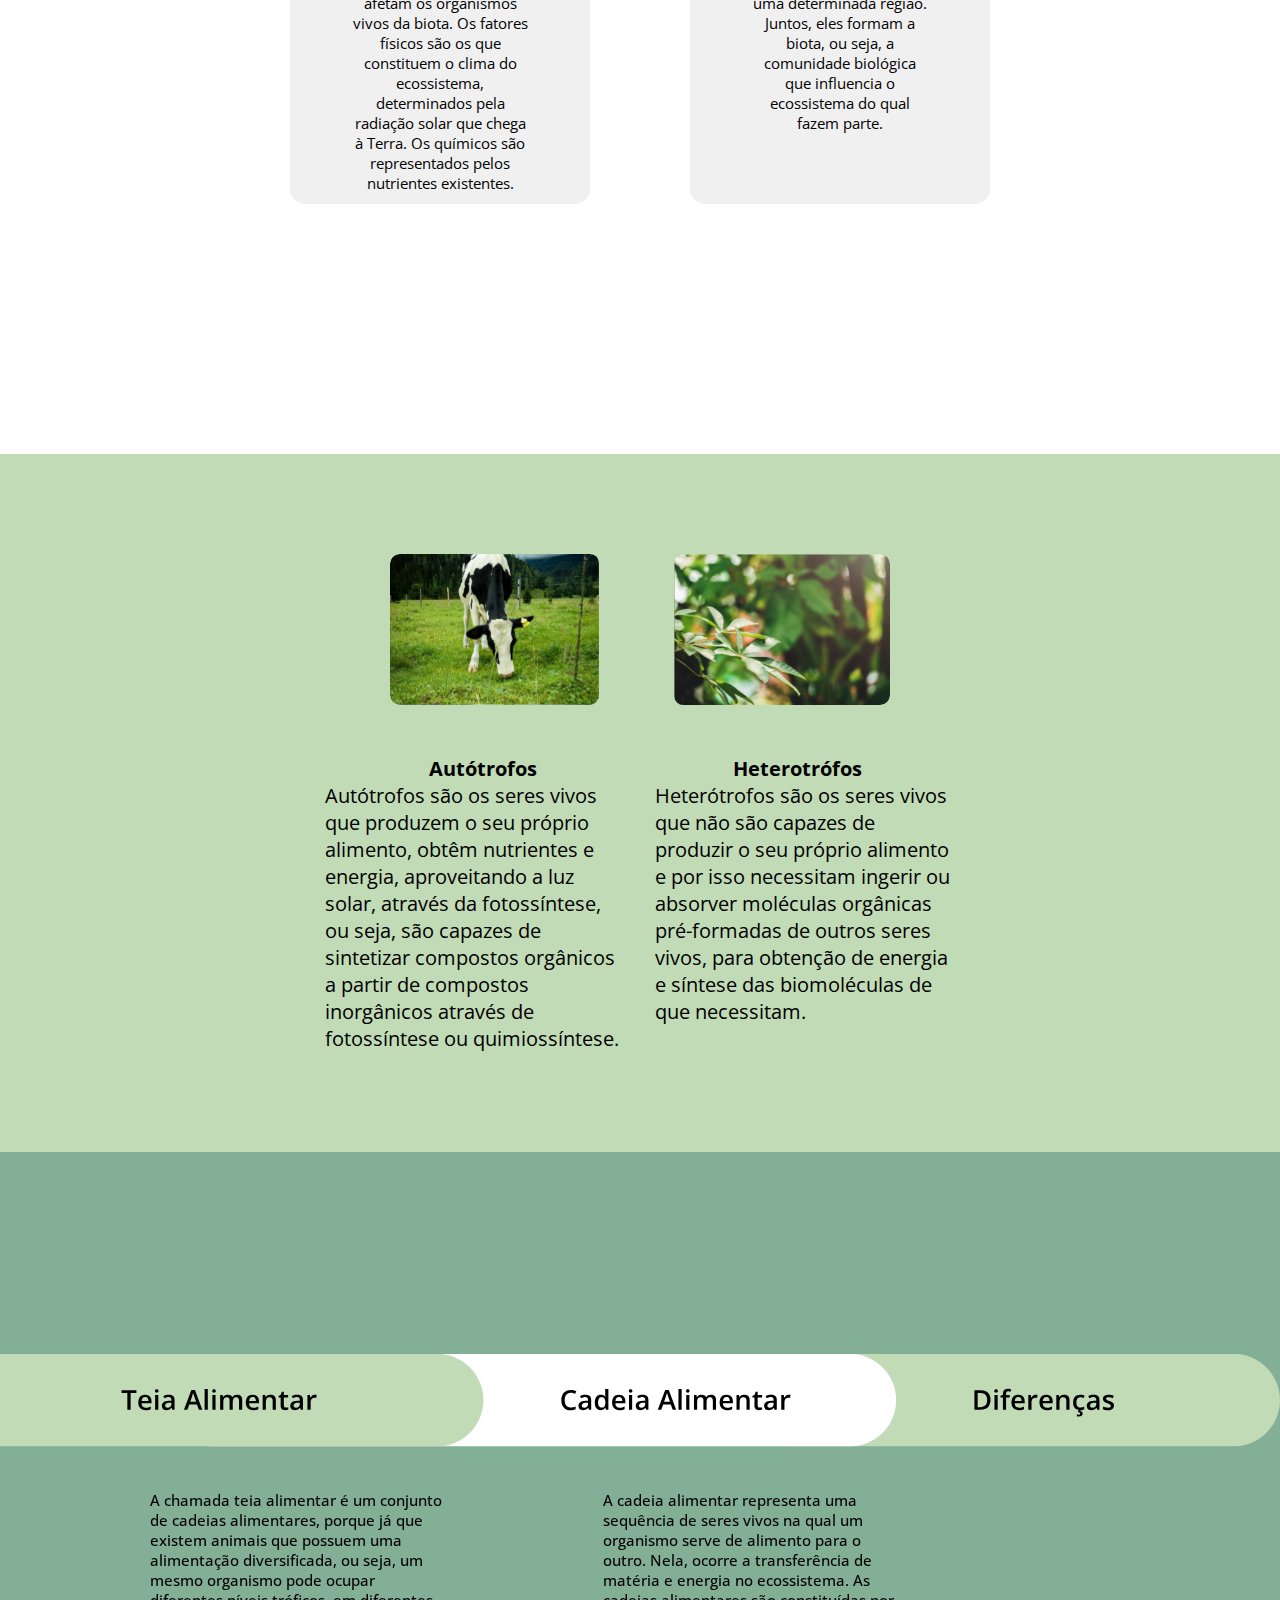
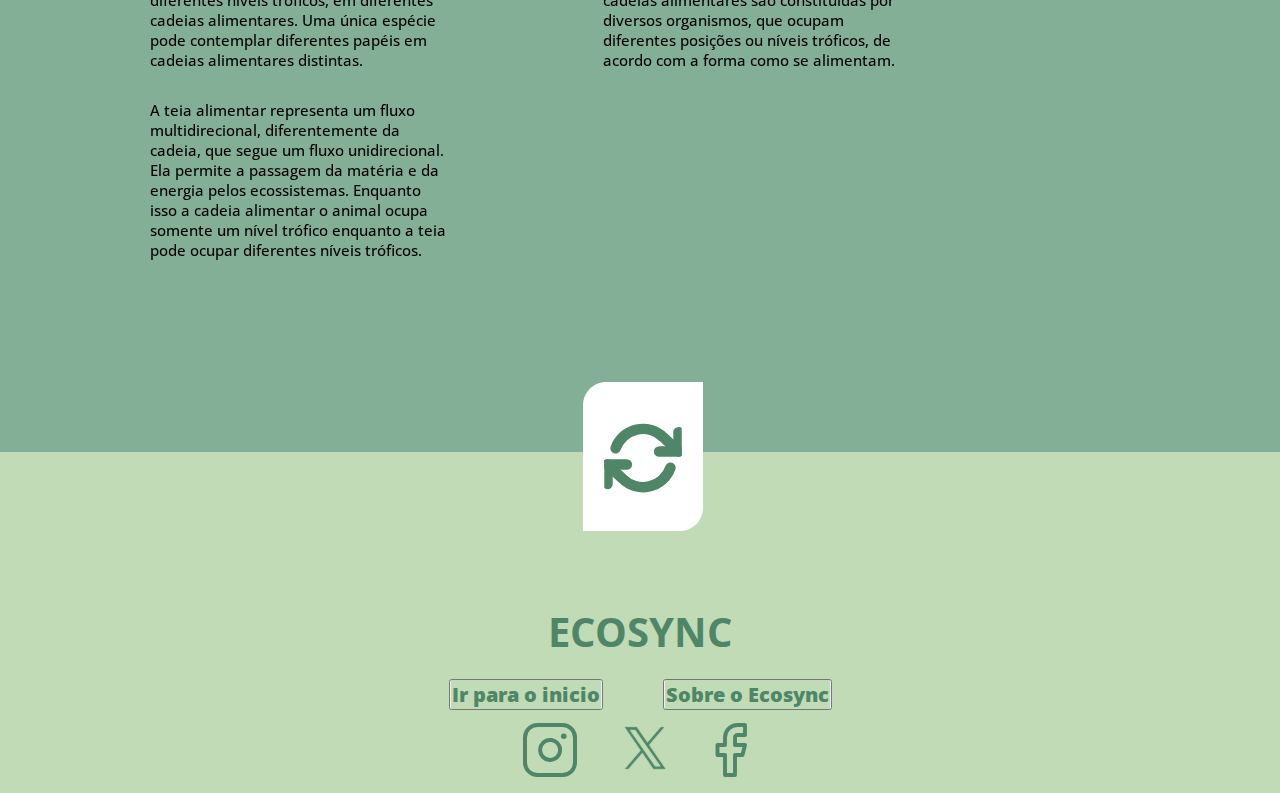
==== commit 853f17ef: "commit ?" ====
--- a/index.html
+++ b/index.html
@@ -80,74 +80,85 @@
     </section>
 
     <section id="sol_flor">
-        <div class="a_bioticos">
+        <div class="a_bioticos-es">
             <h1 class="a_bioticos_t">Abióticos</h1>
-            <p class="a_bioticos_p">texto texto texto texto texto texto texto texto texto texto texto texto texto texto texto texto texto texto texto texto texto</p>
+            <p class="a_bioticos_p">São componentes não vivos de um ambiente, sendo estes físicos ou químicos, porém que afetam os organismos vivos da biota. Os fatores físicos são os que constituem o clima do ecossistema, determinados pela radiação solar que chega à Terra. Os químicos são representados pelos nutrientes existentes.</p>
         </div>
-        <div class="a_bioticos">
+        <div class="a_bioticos-di">
             <h1 class="a_bioticos_t">Bióticos</h1>
-            <p class="a_bioticos_p">texto texto texto texto texto texto texto texto texto texto texto texto texto texto texto texto texto texto texto texto texto</p>
+            <p class="a_bioticos_p">São os componentes vivos de um ecossistema, resultado da interação entre os seres vivos em uma determinada região.  Juntos, eles formam a biota, ou seja, a comunidade biológica que influencia o ecossistema do qual fazem parte.</p>
         </div>
     </section>
 
     <section id="auto_h">
         <div id="auto_h_01">
-            <img src="./imgs.svg/autotrofos.svg" alt="Autotrofos">
-            <h1 class="auto_h_t">Autótrofos</h1>
-            <p class="auto_h_p">texto texto texto texto texto texto texto texto texto texto texto texto texto texto texto texto texto texto texto texto texto</p>
-            <img src="./imgs.svg/heterotrofos.svg" alt="Heterotrófos">
-            <h1 class="auto_h_t">Heterotrófos</h1>
-            <p class="auto_h_p">texto texto texto texto texto texto texto texto texto texto texto texto texto texto texto texto texto texto texto texto texto</p>
-        </div>
+            <img src="./imgs.svg/autotrofos.svg" alt="Autotrofos e heterótrofos">
 
-        <div id="diferencas">
-            <h1 id="diferencas_t">Diferenças</h1>
-            <p id="diferencas_p">texto texto texto texto texto texto texto texto texto texto texto texto texto texto texto texto </p>
+            <div class="autotrofos">
+                <h1 class="auto_h_t">Autótrofos</h1>
+                <h1 class="auto_h_t">Heterotrófos</h1>
+            </div>
+            
+            <div class="texto_auto">
+                <p class="auto_h_p1">Autótrofos são os seres vivos que produzem o seu próprio alimento, obtêm nutrientes e energia, aproveitando a luz solar, através da fotossíntese, ou seja, são capazes de sintetizar compostos orgânicos a partir de compostos inorgânicos através de fotossíntese ou quimiossíntese.</p>
+                <p class="auto_h_p2">Heterótrofos são os seres vivos que não são capazes de produzir o seu próprio alimento e por isso necessitam ingerir ou absorver moléculas orgânicas pré-formadas de outros seres vivos, para obtenção de energia e síntese das biomoléculas de que necessitam.</p>
+            </div>
         </div>
     </section>
 
     <section id="teia_cadeia">
-        <img src="./imgs.svg/teia_cadeia.svg" alt="teia_cadeia">
-        <div class="tct">
-            <p>A chamada teia alimentar é um conjunto de cadeias alimentares, porque já que existem animais que possuem uma alimentação diversificada, ou seja, um mesmo organismo pode ocupar diferentes níveis tróficos, em diferentes cadeias alimentares. Uma única espécie pode contemplar diferentes papéis em cadeias alimentares distintas.
+        <div class="container">
+            <img src="./imgs.svg/teia_cadeia.svg" alt="teia_cadeia">
+            <div class="tct">
+                <p>A chamada teia alimentar é um conjunto de cadeias alimentares, porque já que existem animais que possuem uma alimentação diversificada, ou seja, um mesmo organismo pode ocupar diferentes níveis tróficos, em diferentes cadeias alimentares. Uma única espécie pode contemplar diferentes papéis em cadeias alimentares distintas.
+            </div>
+            <div class="tct">
+                <p>A cadeia alimentar representa uma sequência de seres vivos na qual um organismo serve de alimento para o outro. Nela, ocorre a transferência de matéria e energia no ecossistema. As cadeias alimentares são constituídas por diversos organismos, que ocupam diferentes posições ou níveis tróficos, de acordo com a forma como se alimentam.</p>
+            </div>
+    
+            <div class="tct">
+                <p>A teia alimentar representa um fluxo multidirecional, diferentemente da cadeia, que segue um fluxo unidirecional. Ela permite a passagem da matéria e da energia pelos ecossistemas.
+                    Enquanto isso a cadeia alimentar o animal ocupa somente um nível trófico enquanto a teia pode ocupar diferentes níveis tróficos.
+                    </p>
+            </div>
         </div>
-        <div class="tct">
-            <p>A cadeia alimentar representa uma sequência de seres vivos na qual um organismo serve de alimento para o outro. Nela, ocorre a transferência de matéria e energia no ecossistema. As cadeias alimentares são constituídas por diversos organismos, que ocupam diferentes posições ou níveis tróficos, de acordo com a forma como se alimentam.</p>
+        
+    </section>
+
+    <footer class="final">
+        <div class="logo" >
+            <img src="./imgs.svg/imgfinal.svg" alt="imgfinal">
+            <h2 class="ecofinal">ECOSYNC</h2>
+        </div>
+        
+        <div class="fale">
+            <div class="botaofaleconosco">
+                <button class="botaofaleconosco">
+                    <p class="botaofaleconosco"><a class="botaofaleconosco" href="#home">Ir para o inicio</a></p>
+                </button>
+            </div>
+
+            <div class="sobreoecosync">
+                <button class="sobreoecosync">
+                    <p class="sobreoecosync"><a class="sobreoecosync" href="./sobre.html">Sobre o Ecosync</a></p>
+                </button>
+            </div>
         </div>
 
-        <div class="tct">
-            <p>A teia alimentar representa um fluxo multidirecional, diferentemente da cadeia, que segue um fluxo unidirecional. Ela permite a passagem da matéria e da energia pelos ecossistemas.
-                Enquanto isso a cadeia alimentar o animal ocupa somente um nível trófico enquanto a teia pode ocupar diferentes níveis tróficos.
-                </p>
+        <div class="redes">
+            <div class="instalink">
+                <a href="https://instagram.com/ecosync.uss?igshid=OGQ5ZDc2ODk2ZA=="><img class="instalink" src="./imgs.svg/insta.svg" alt=""></a>
+            </div>
+
+            <div class="ttlink">
+                <a href="https://twitter.com/EcosyncEdutec?t=B5MDjyDG1q8joWMRFHQ2ew&s=09"><img class="ttlink" src="./imgs.svg/twitter.svg" alt=""></a>
+            </div>
+
+            <div class="facelink">
+                <a href="https://www.facebook.com/profile.php?id=61551611870823&mibextid=ZbWKwL"><img class="facelink" src="./imgs.svg/facebook.svg" alt=""></a>
+            </div>
         </div>
-    </section>
-        <img src="./imgs.svg/imgfinal.svg" alt="imgfinal">
-        <h2 class="ecofinal">ECOSYNC</h2>
-        
-        <div class="botaofaleconosco">
-            <button class="botaofaleconosco">
-                <p><a class="botaofaleconosco" href="./faleconosco.html">Fale conosco</a></p>
-            </button>
-        </div>
-
-        <div class="sobreoecosync">
-            <button class="sobreoecosync">
-                <p><a class="sobreoecosync" href="./sobre.html">Sobre o Ecosync</a></p>
-            </button>
-        </div>
-
-        <div class="instalink">
-            <a href="https://instagram.com/ecosync.uss?igshid=OGQ5ZDc2ODk2ZA=="><img class="instalink" src="./imgs.svg/insta.svg" alt=""></a>
-        </div>
-
-        <div class="ttlink">
-            <a href="https://twitter.com/EcosyncEdutec?t=B5MDjyDG1q8joWMRFHQ2ew&s=09"><img class="ttlink" src="./imgs.svg/twitter.svg" alt=""></a>
-        </div>
-
-        <div class="facelink">
-            <a href="https://www.facebook.com/profile.php?id=61551611870823&mibextid=ZbWKwL"><img class="facelink" src="./imgs.svg/facebook.svg" alt=""></a>
-        </div>
-    </section>
+    </footer>
 
 </body>
 </html>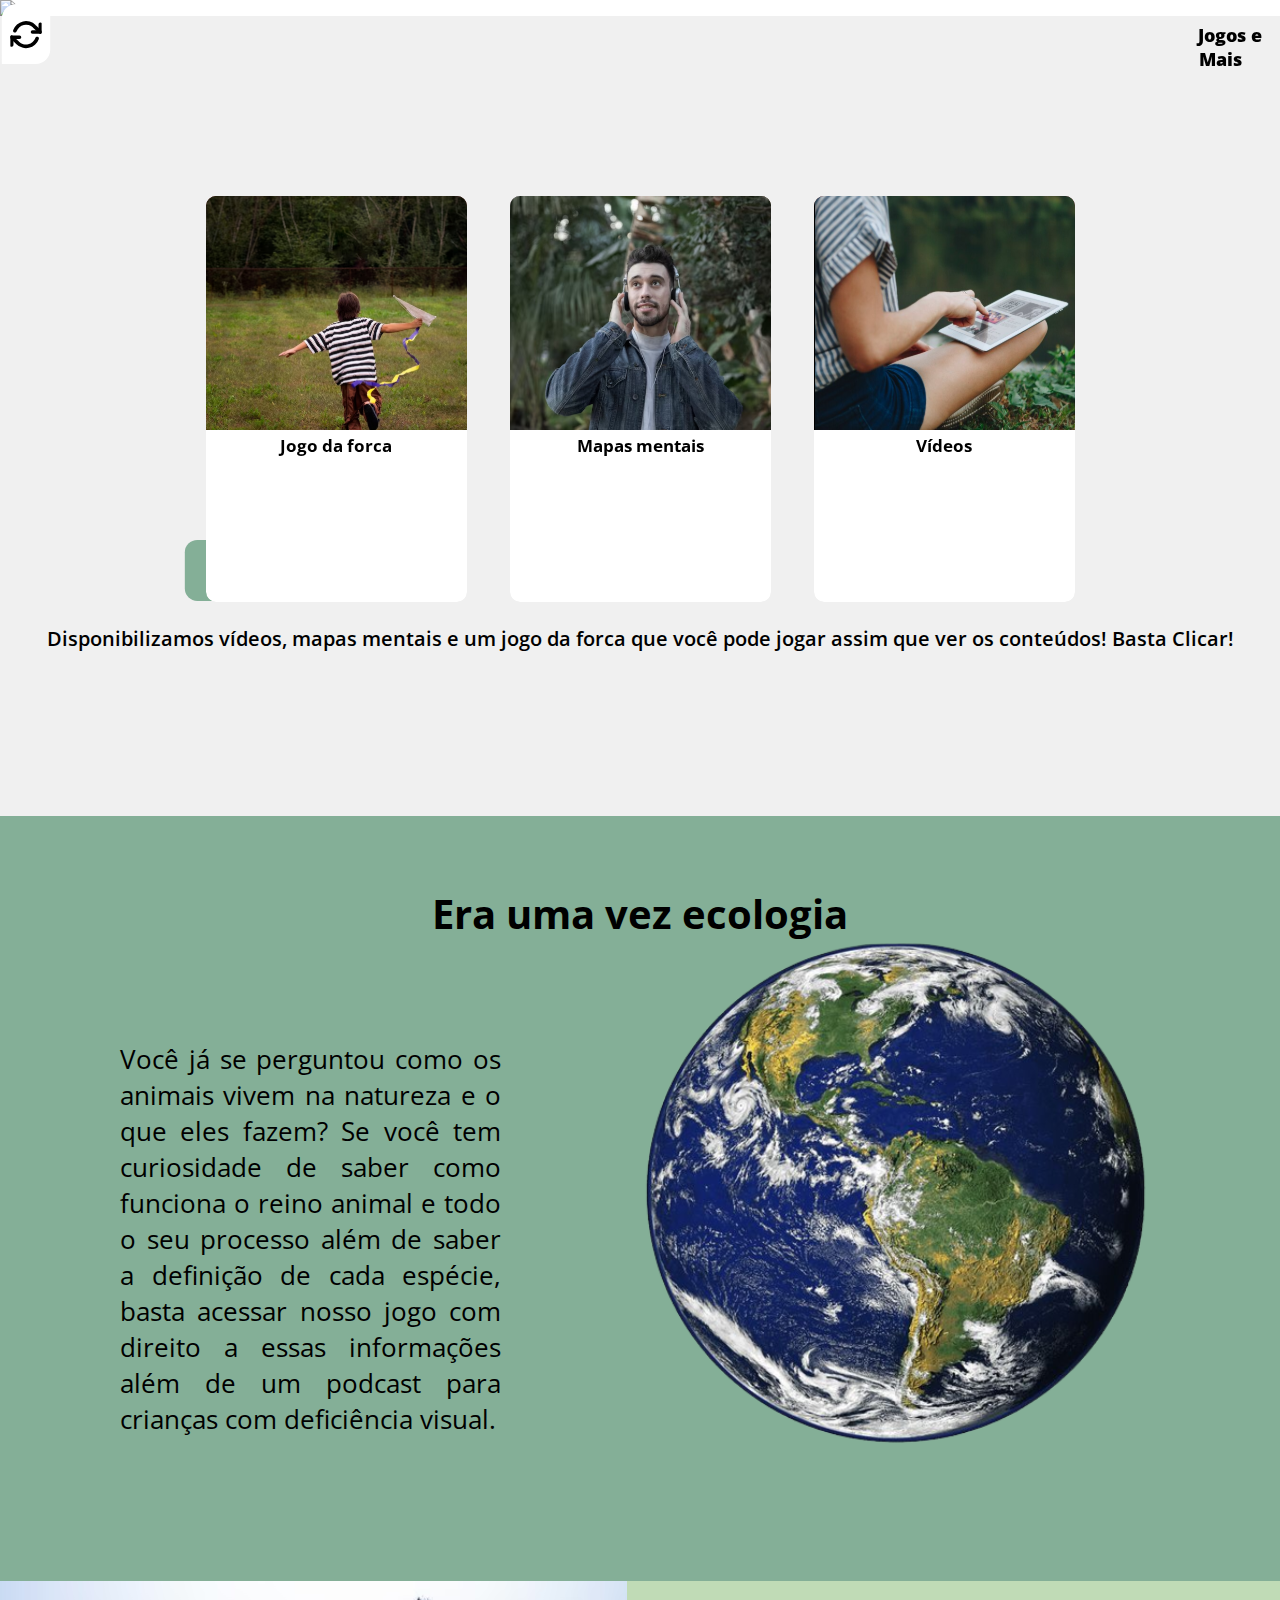
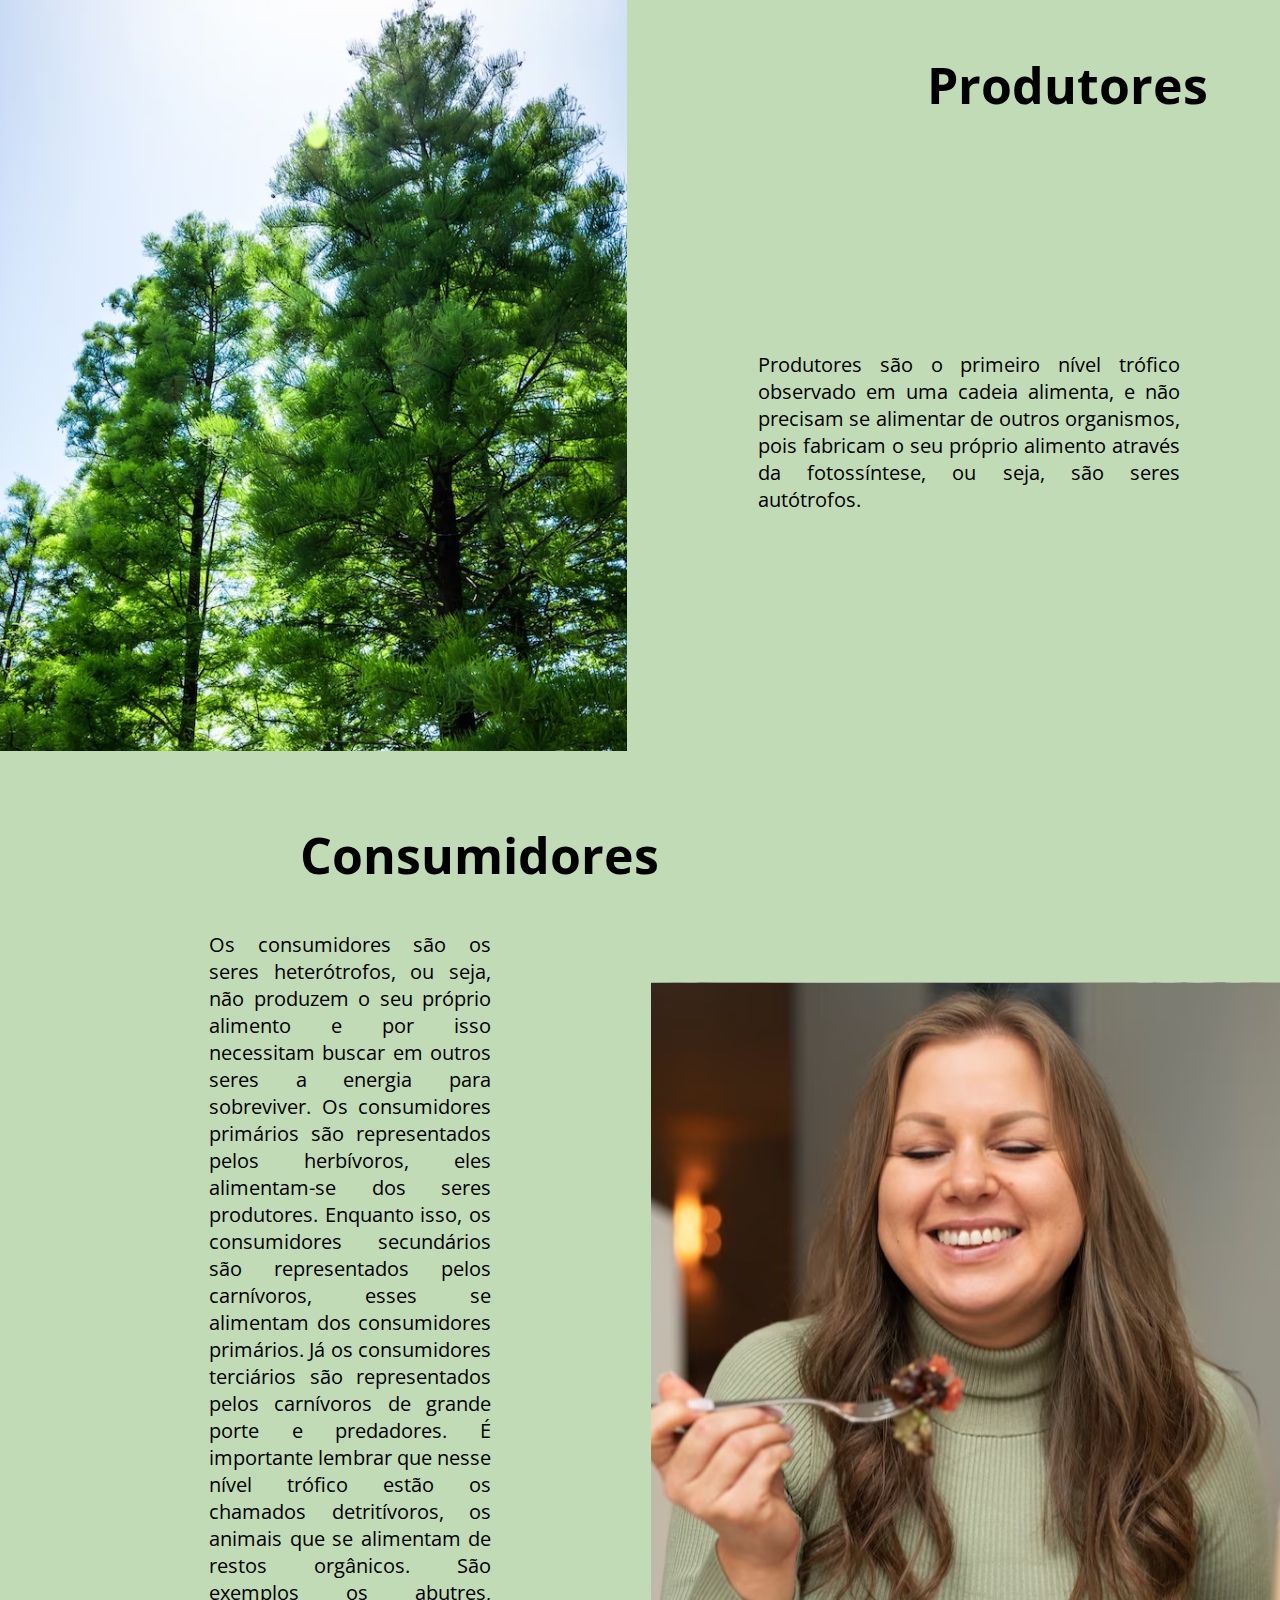
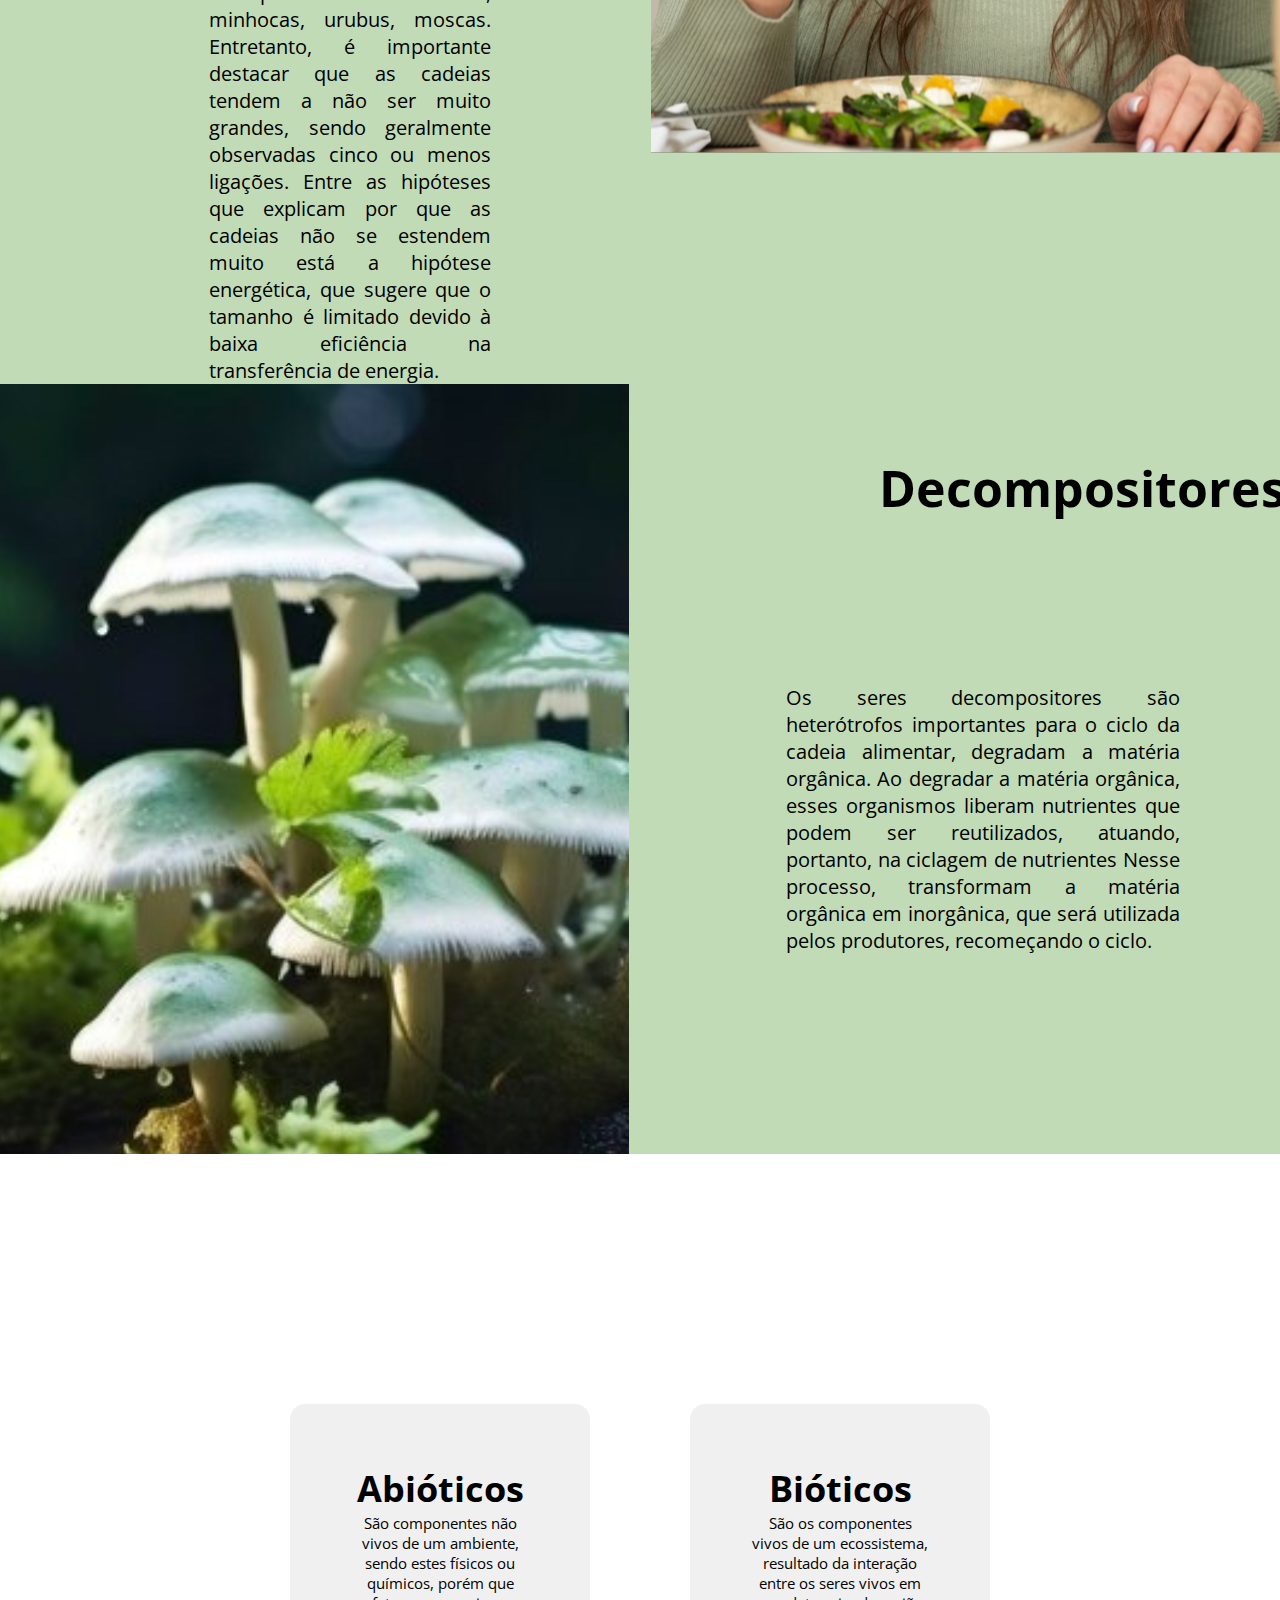
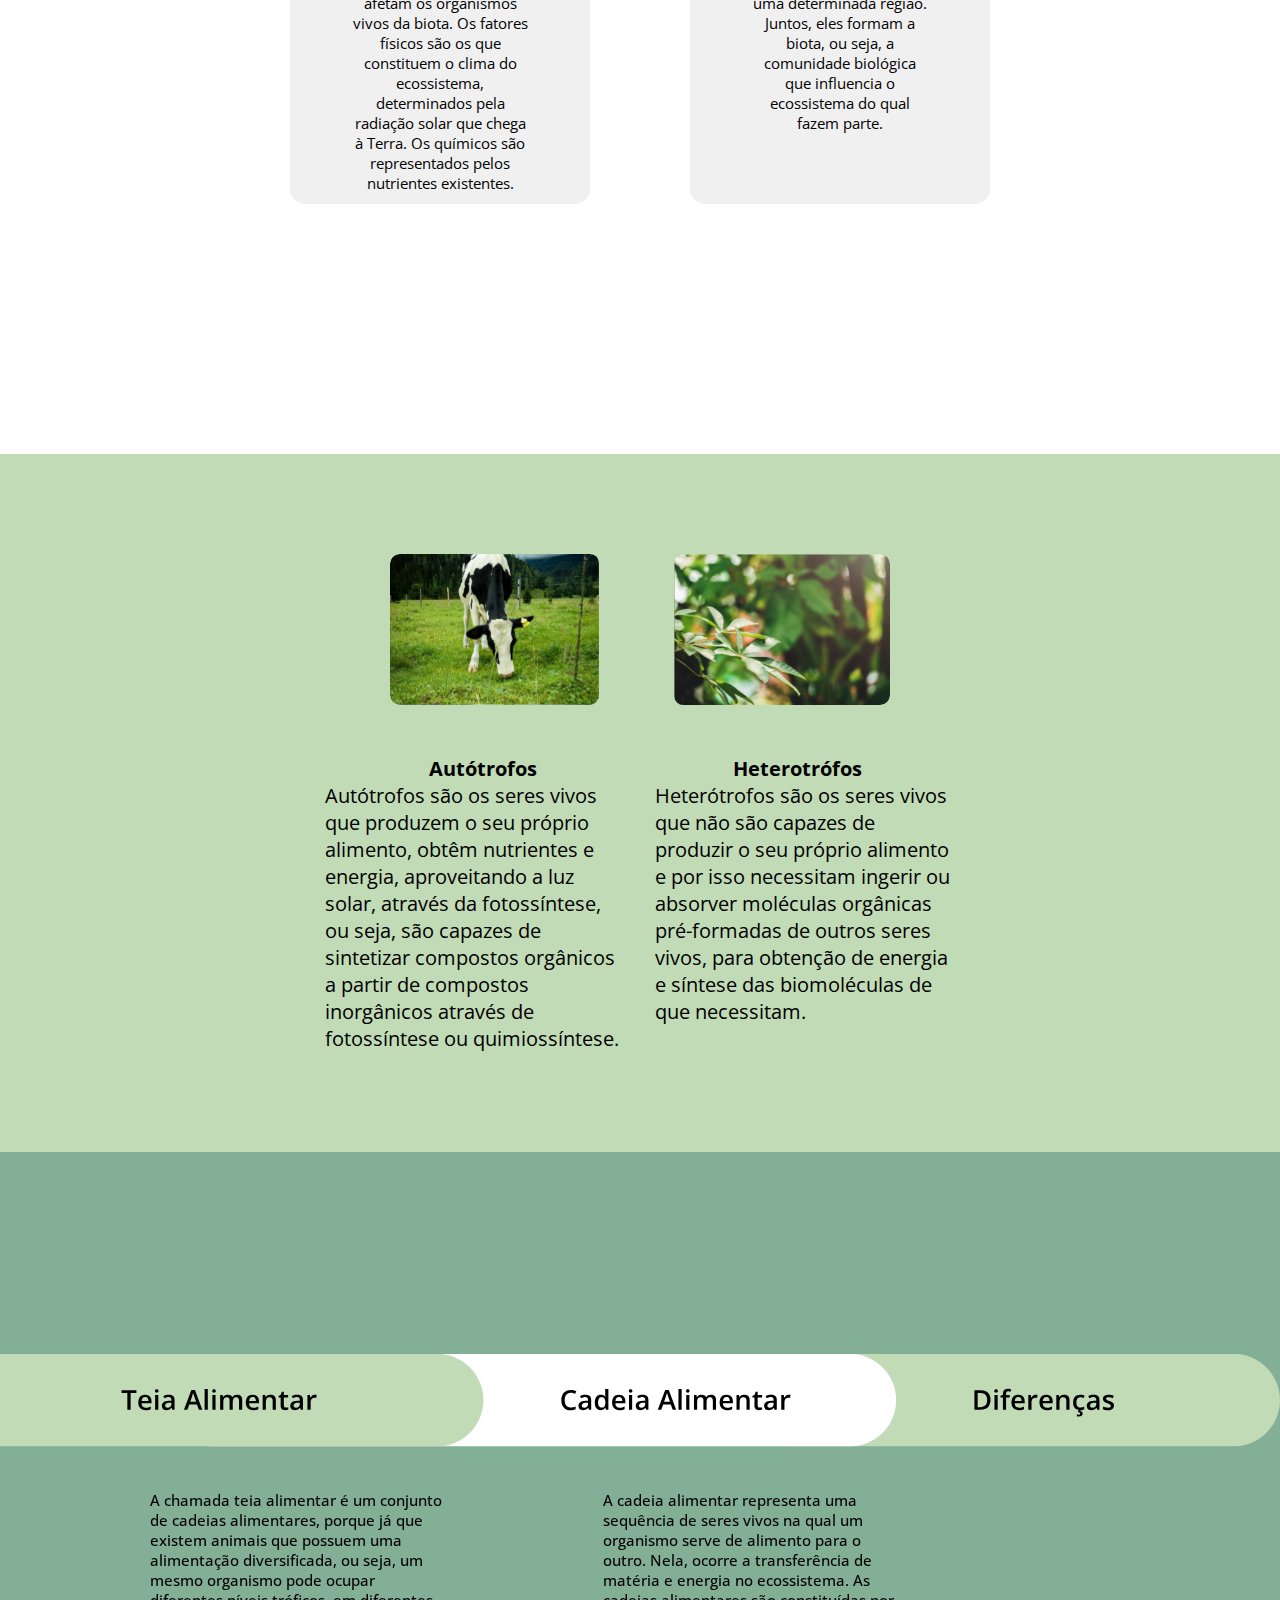
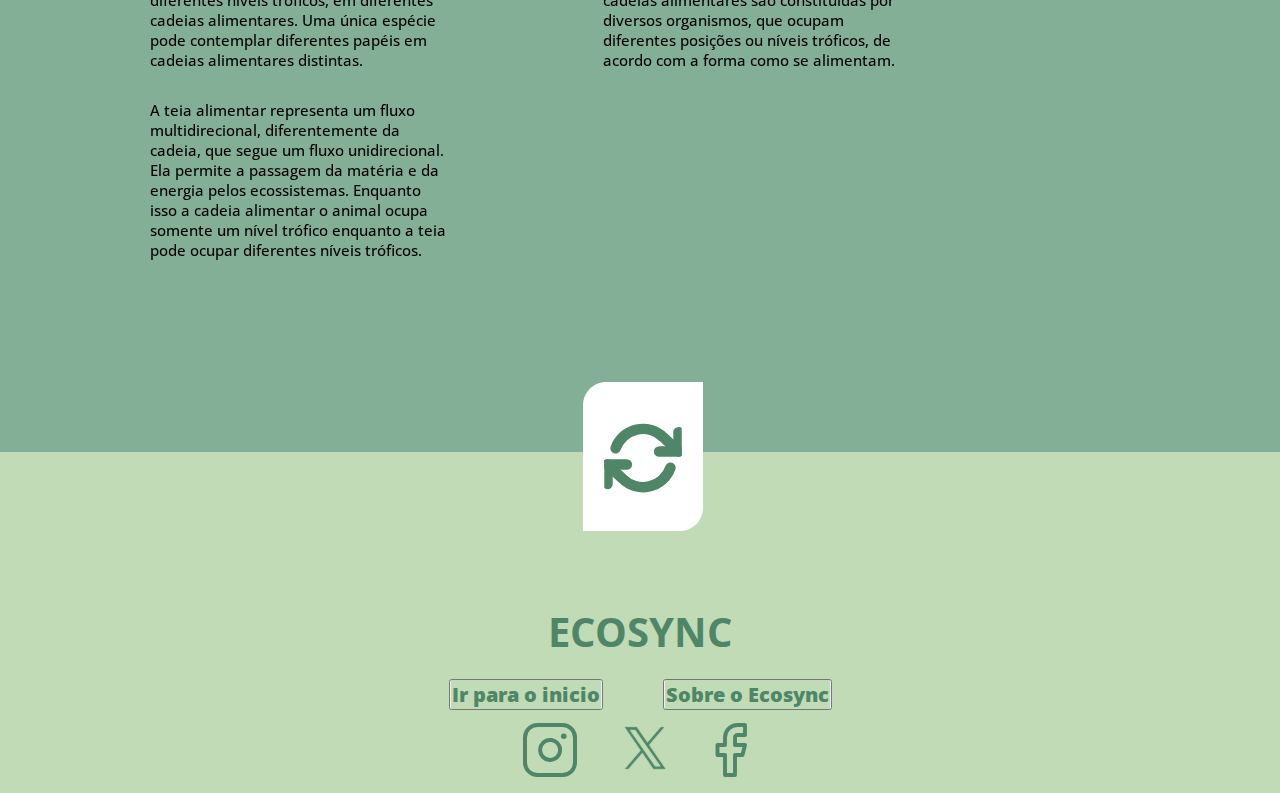
==== commit 734552ae: "commit ?" ====
--- a/index.html
+++ b/index.html
@@ -42,7 +42,7 @@
             <img src="./imgs.svg/videos.svg" alt="Video aulas">
             <p class="coisas_t"><a class="coisas_tt" href="videos.html">Vídeos</a></p>
         </div>    
-        <p id="explicacaotrio">Para o aprendizado ser ainda melhor disponibilizamos vídeos e um jogo da forca que você pode jogar assim que ver os conteúdos!</p>
+        <p id="explicacaotrio">Disponibilizamos vídeos, mapas mentais e um jogo da forca que você pode jogar assim que ver os conteúdos! Basta Clicar!</p>
     </section>
 
     <section id="inicio">
